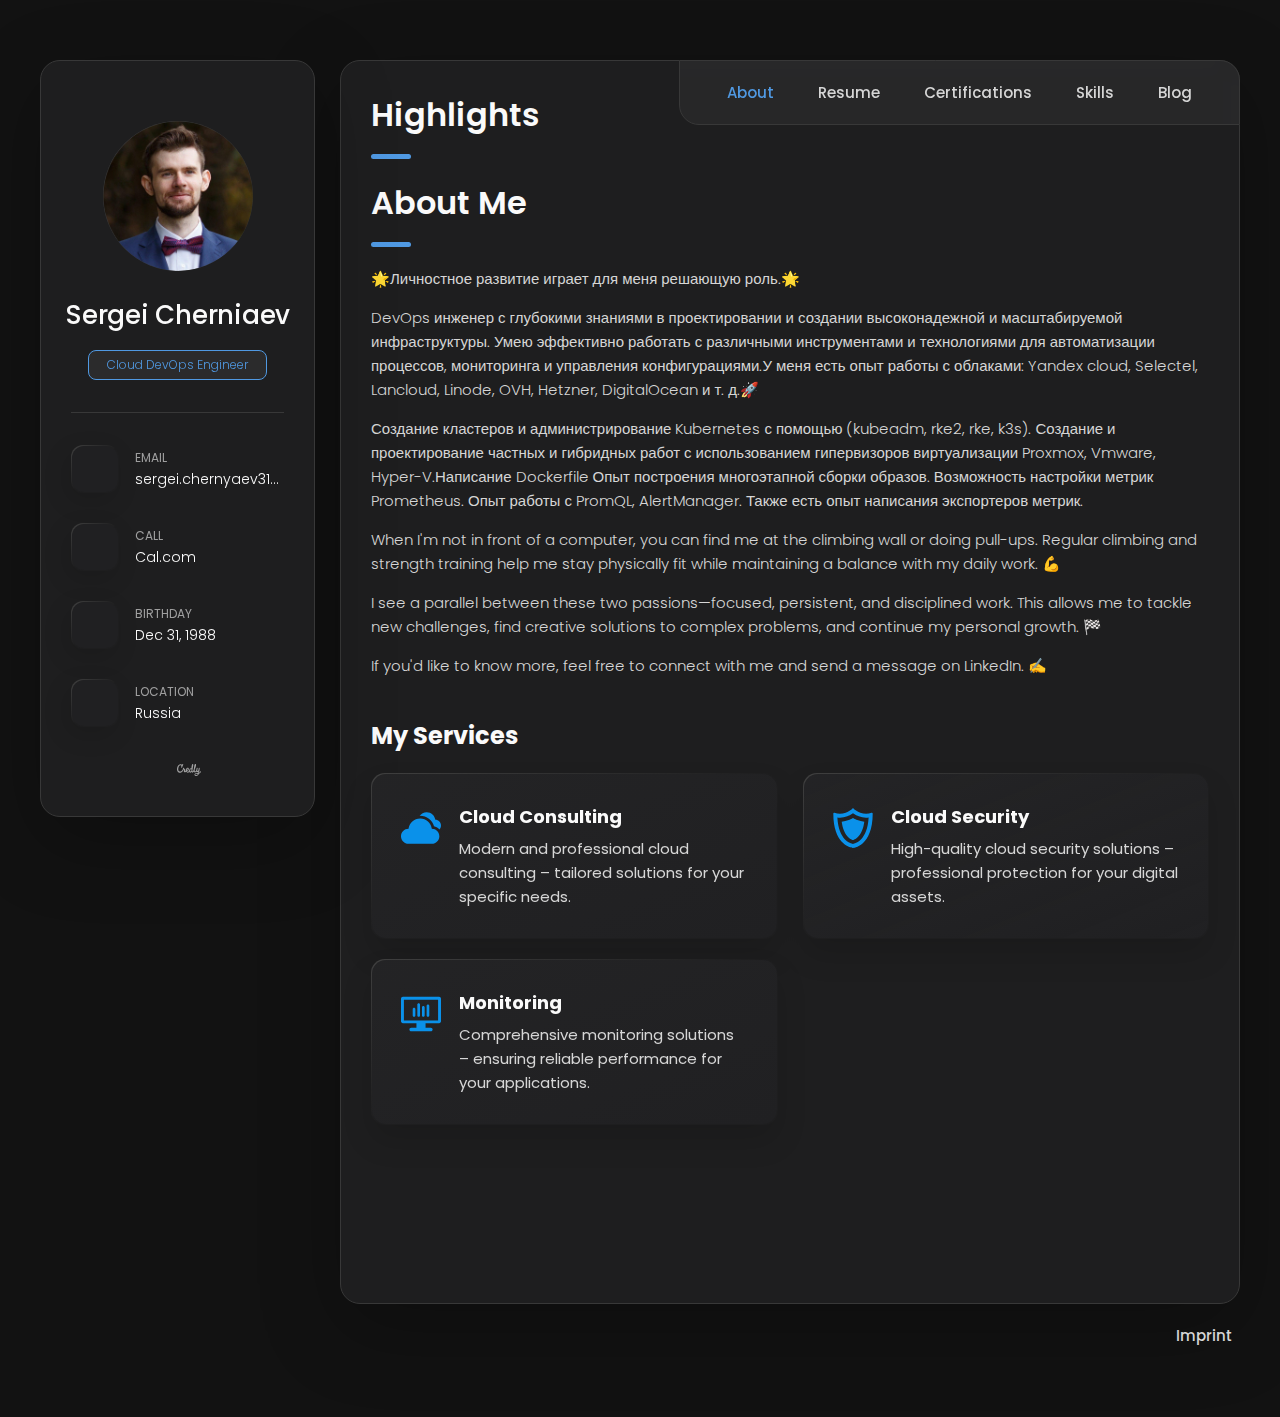
==== ru/index.html @ 7d3ee469 "add ru" ====
<!DOCTYPE html>
<html lang="en">

<head>
  <meta charset="UTF-8">
  <meta http-equiv="X-UA-Compatible" content="IE=edge">
  <meta name="viewport" content="width=device-width, initial-scale=1.0">

  <!-- Open Graph Meta Tags -->
  <meta property="og:title" content="Sergei Cherniaev·  DevOps Engineer Portfolio">
  <meta property="og:site_name" content="Sergei Cherniaev">
  <meta property="og:description" content="Experienced Cloud and DevOps Engineer with expertise in  Security and Infrastructure.">
  <meta property="og:image" content="https://devops-shield.github.io/en/assets/images/my-avatar.png">
  <meta property="og:url" content="https://devops-shield.github.io/en/">
  <meta property="og:type" content="website">

  <!-- Title and Description -->
  <title>Sergei Cherniaev -  DevOps Engineer Portfolio</title>
  <meta name="description" content="Sergei Cherniaev - Experienced in Cloud and DevOps. Infrastructure, monitoring, and cloud security. Discover Eric's services and skills.">

  <!-- Keywords -->
  <meta name="keywords" content="Sergei Cherniaev, Cloud DevSecOps, DevOps, AWS, Azure, IT Security, Security, Portfolio, Cloud Engineer, DevOps Engineer, Cloud Security.">

  <!-- Author -->
  <meta name="author" content="Sergei Cherniaev">

  <!--
    - favicon
  -->
  <link rel="shortcut icon" href="assets/images/favicon.ico" type="image/x-icon">

  <!--
    - custom css link
  -->
  <link rel="stylesheet" href="assets/css/style.css">

  <!--
    - google font link
  -->
  <link rel="preconnect" href="https://fonts.googleapis.com">
  <link rel="preconnect" href="https://fonts.gstatic.com" crossorigin>
  <link href="https://fonts.googleapis.com/css2?family=Poppins:wght@300;400;500;600&display=swap" rel="stylesheet">
</head>

<body>

  <!--
    - #MAIN
  -->

  <main>

    <!--
      - #SIDEBAR
    -->

    <aside class="sidebar" data-sidebar>

      <div class="sidebar-info">

        <figure class="avatar-box" style="border-radius: 100px">
          <img src="assets/images/my-avatar.png" alt="Sergei Cherniaev" width="80" style="border-radius: 100px">
        </figure>

        <div class="info-content">
          <h1 class="name" title="Sergei Cherniaev">Sergei Cherniaev</h1>
          <p class="title" style="color: var(--orange-yellow-crayola); border: 1px solid var(--orange-yellow-crayola);">Cloud DevOps Engineer</p>
        </div>

        <button class="info_more-btn" data-sidebar-btn>
          <span>Show Contacts</span>

          <ion-icon name="chevron-down"></ion-icon>
        </button>

      </div>

      <div class="sidebar-info_more">

        <div class="separator"></div>

        <ul class="contacts-list">

          <li class="contact-item">

            <div class="icon-box">
              <ion-icon name="mail-outline"></ion-icon>
            </div>

            <div class="contact-info">
              <p class="contact-title">Email</p>

              <a href="mailto:sergei.chernyaev31@gmail.com" class="contact-link">sergei.chernyaev31@gmail.com</a>
            </div>

          </li>
          <li class="contact-item">

            <div class="icon-box">
              <ion-icon name="phone-portrait-outline"></ion-icon>
            </div>

            <div class="contact-info">
              <p class="contact-title">Call</p>

              <a href="https://cal.com/s-chernyaev" class="contact-link">Cal.com</a>
            </div>

          </li>
          <li class="contact-item">

            <div class="icon-box">
              <ion-icon name="calendar-outline"></ion-icon>
            </div>

            <div class="contact-info">
              <p class="contact-title">Birthday</p>

              <time datetime="1988-12-31">Dec 31, 1988</time>
            </div>

          </li>

          <li class="contact-item">

            <div class="icon-box">
              <ion-icon name="location-outline"></ion-icon>
            </div>

            <div class="contact-info">
              <p class="contact-title">Location</p>

              <address>
                Russia<br>
                </address>
            </div>

          </li>

        </ul>

        <div class="separator"></div>

        <ul class="social-list">

          <li class="social-item">
            <a href="www.linkedin.com/in/s-chernyaev" class="social-link" target="_blank">
              <ion-icon name="logo-linkedin"></ion-icon>
            </a>
          </li>

          <li class="social-item">
            <a href="https://www.credly.com/users/s-chernyaev" class="social-link" target="_blank">
              <svg xmlns="http://www.w3.org/2000/svg" width="24" height="24" viewBox="0 0 24 24"><path fill="currentColor" d="M23.8 13.154a.3.3 0 0 0-.101-.024a.4.4 0 0 0-.202.048c-.06.028-.092.08-.127.136c-.087.128-.15.268-.226.4c-.107.187-.246.351-.38.515c-.135.156-.286.291-.424.44c-.028.027-.072.043-.107.027c-.028-.016-.036-.056-.032-.088c.04-.38.075-.763.123-1.138c.02-.172.043-.336.063-.512c.028-.247.056-.487.087-.735l.234-1.824c.02-.128.032-.372-.135-.52a.45.45 0 0 0-.233-.116a.46.46 0 0 0-.254.06c-.226.16-.297.504-.365.76c-.142.603-.178 1.241-.471 1.804a2 2 0 0 1-.202.316a.7.7 0 0 1-.186.18a.33.33 0 0 1-.246.051a.37.37 0 0 1-.238-.207a.871.87 0 0 1-.063-.324a4.5 4.5 0 0 1 .24-1.585c.045-.132.089-.252.104-.383c.028-.156.028-.38-.114-.516c-.131-.128-.337-.18-.504-.128c-.194.056-.31.244-.372.392c-.198.463-.25.95-.317 1.446c-.044.327-.127.64-.293.926a2.7 2.7 0 0 1-.603.72c-.118.087-.222.123-.328.107a.38.38 0 0 1-.278-.208a.9.9 0 0 1-.095-.315a3.361 3.36 0 0 1-.036-.616c.004-.223 0-.44.044-.658c.075-.39.678-1.937.808-2.345c.135-.407.262-.823.353-1.246c.08-.38.123-.767.11-1.15c-.007-.277-.07-.576-.288-.736a.611.61 0 0 0-.603-.048a.97.97 0 0 0-.455.428a2.5 2.5 0 0 0-.226.59a12 12 0 0 0-.266 1.29c-.071.429-.138.848-.206 1.268c-.06.355-.206 1.614-.261 1.88c-.06.272-.175.54-.301.787c-.131.268-.258.536-.408.791a.7.7 0 0 1-.175.224c-.08.06-.182.088-.27.048c-.102-.048-.146-.176-.166-.292c-.075-.435-.012-.875.072-1.302c.083-.431.44-2.4.519-2.851c.099-.532.24-1.05.285-1.59c.028-.388.09-.88-.202-1.187c-.115-.136-.31-.16-.44-.136c-.174.036-.31.176-.388.296c-.1.128-.186.28-.258.467c-.115.284-.186.615-.261.91l-.032.129q-.123.574-.186 1.162a16.95 16.948 0 0 0-.06.632q-.011.15-.027.307c0 .08.007.168-.028.244a.3.3 0 0 1-.052.068c-.08.072-.202.06-.31.056c-.557-.016-1.045.3-1.35.755c-.18.252-.281.542-.39.834c-.01.048-.034.1-.054.152c-.051.143-.13.327-.222.511a3 3 0 0 1-.317.46a3.3 3.3 0 0 1-.384.41a1.1 1.1 0 0 1-.515.26c-.174.04-.384-.043-.543-.203a.9.9 0 0 1-.206-.54c-.004-.055-.004-.115.028-.163c.05-.068.146-.072.23-.076a1.62 1.62 0 0 0 1.375-1.015c.138-.34.178-.698.122-1.046a1.2 1.2 0 0 0-.19-.48a.9.9 0 0 0-.396-.323c-.293-.14-.658-.127-1.01.004c-.575.232-.951.74-1.134 1.562l-.02.088c-.114.487-.23 1-.582 1.354c-.127.12-.261.163-.368.143c-.044-.004-.08-.04-.103-.075c-.096-.16.003-.532.15-1a4 4 0 0 0 .1-.366a.93.93 0 0 0-.108-.495a.8.8 0 0 0-.372-.324c-.143-.064-.31-.06-.468-.06h-.047c-.044 0-.103 0-.151-.012a.22.22 0 0 1-.147-.127a.5.5 0 0 1 .016-.232c.004-.02.012-.048.016-.072a.37.37 0 0 0-.162-.412a.51.51 0 0 0-.468-.036a.77.77 0 0 0-.364.348a.77.77 0 0 0-.103.48c.04.13.07.32.043.475c-.055.28-.222.51-.384.74c-.04.05-.072.106-.107.16a5 5 0 0 1-.706.825c-.372.335-.804.575-1.232.67c-.745.165-1.506-.06-1.91-.734c-.222-.38-.32-.827-.348-1.266a5.4 5.4 0 0 1 .424-2.516c.328-.76.816-1.52 1.715-1.614c.353-.04.753.083.912.4c.115.23.075.506 0 .75c-.072.244-.175.49-.18.75c-.003.26.124.54.37.616c.238.072.495-.08.634-.29c.138-.21.186-.46.245-.704a6.282 6.281 0 0 1 .662-1.634c.139-.236.297-.488.254-.76a.54.54 0 0 0-.373-.415a.54.54 0 0 0-.535.144c-.134.148-.206.371-.387.43c-.17.06-.35-.055-.507-.134c-.6-.32-1.336-.312-1.963-.048c-.634.25-1.146.735-1.526 1.294C.462 8.53.098 9.508.022 10.48c-.027.34-.031.695 0 1.038c.036.46.1.854.214 1.206c.139.423.317.79.547 1.094c.266.34.587.6.94.747c.372.148.784.22 1.192.208a3.2 3.2 0 0 0 1.177-.283a4.3 4.3 0 0 0 1.026-.68c.309-.26.594-.559.84-.89q.243-.336.44-.708a5 5 0 0 0 .178-.383c.044-.104.087-.215.202-.26c.056-.043.15-.02.202.013c.064.04.115.075.135.135c.048.116.02.232-.004.332v.012c-.028.1-.055.203-.091.303c-.14.424-.238.811-.16 1.195c.045.207.128.387.25.527a.84.84 0 0 0 .504.264c.246.04.51-.028.725-.132q.217-.103.397-.26c.06-.06.122-.12.174-.184c.044-.06.087-.147.178-.143a.15.15 0 0 1 .107.064c.028.031.04.071.06.115c.23.52.776.84 1.335.84h.07c.27 0 .556-.093.79-.22c.27-.14.48-.348.7-.552c.02-.016.045-.04.073-.044c.035-.008.07.012.099.044a.3.3 0 0 1 .047.1c.135.34.46.6.824.66a1.1 1.1 0 0 0 .99-.356c.056-.06.104-.128.167-.176c.064-.044.15-.076.222-.044c.107.04.135.164.182.268c.107.235.357.371.615.375c.289 0 .554-.148.764-.34c.195-.183.353-.399.516-.61a.3.3 0 0 1 .106-.096c.04-.024.096-.028.13 0c.033.024.045.06.06.091c.163.4.587.652 1.01.648c.417-.004.809-.224 1.103-.516c.095-.092.194-.2.32-.21c.14-.017.207.114.254.22c.072.142.115.238.25.338c.158.116.36.152.547.1c.17-.04.34-.156.47-.316c.072-.088.112-.204.19-.284c.092-.087.132.028.136.1q.022.176.008.352c-.016.236-.052.471-.08.703c-.011.068-.02.136-.063.188c-.06.068-.166.08-.253.064a3 3 0 0 0-.321-.028l-.14-.016c-.201-.012-.4-.036-.61-.044h-.185c-.404 0-.733.048-1.03.16c-.48.187-.852.57-1.003 1.018a1.3 1.3 0 0 0-.052.64c.04.203.13.403.282.587c.265.315.68.515 1.149.543c.408.02.852-.064 1.292-.26c.848-.367 1.482-1.094 1.696-1.95c0-.02.01-.039.023-.043q.448-.157.813-.428c.245-.187.467-.399.65-.643q.135-.18.253-.37c.07-.125.13-.257.202-.38a.9.9 0 0 0 .13-.316a.4.4 0 0 0-.05-.328a.26.26 0 0 0-.135-.124m-13.68-1.63c.017-.071.045-.14.06-.206a1.9 1.9 0 0 1 .262-.504c.04-.048.08-.1.135-.136a.25.25 0 0 1 .186-.048c.107.02.183.128.202.236c.032.18-.04.396-.114.555a1.1 1.1 0 0 1-.31.415c-.06.044-.114.088-.178.116c-.028.008-.063.028-.115.028h-.016c-.055 0-.114-.028-.126-.088a.8.8 0 0 1 .015-.367m4.308-.184c-.004.072-.024.148-.028.223a5 5 0 0 0 0 .779c.012.152.047.3-.016.444a1.07 1.07 0 0 1-.567.643a.6.6 0 0 1-.245.056l-.06-.004c-.12 0-.214-.092-.265-.18a.871.87 0 0 1-.1-.272a2.13 2.13 0 0 1 .072-1.122c.08-.22.202-.435.38-.594a.87.87 0 0 1 .563-.24a.3.3 0 0 1 .206.064c.04.044.06.104.056.164a.05.05 0 0 1 .004.04m6.43 4.653c-.015.044-.06.104-.08.14c-.042.08-.102.163-.161.235a2.6 2.6 0 0 1-.317.304c-.238.18-.503.311-.777.387a2 2 0 0 1-.487.072h-.04a.8.8 0 0 1-.515-.18a.43.43 0 0 1-.158-.25a.54.54 0 0 1 .047-.305a.78.78 0 0 1 .38-.383c.326-.16.682-.176 1.019-.16c.139.004.265.012.4.02c.107.004.218.012.325.024q.086 0 .17.012c.044.004.092-.004.135.008c.06.004.068.036.06.076"/></svg>
            </a>
          </li>

        </ul>

      </div>

    </aside>





    <!--
      - #main-content
    -->

    <div class="main-content">

      <!--
        - #NAVBAR
      -->

      <nav class="navbar">

        <ul class="navbar-list">

          <li class="navbar-item">
            <button class="navbar-link active" id="about" data-nav-link>About</button>
          </li>

          <li class="navbar-item">
            <button class="navbar-link" id="resume" data-nav-link>Resume</button>
          </li>

          <li class="navbar-item">
            <button class="navbar-link" id="certifications" data-nav-link>Certifications</button>
          </li>

          <li class="navbar-item">
            <button class="navbar-link" id="skills" data-nav-link>Skills</button>
          </li>
           <li class="navbar-item">
            <button class="navbar-link" data-nav-link>Blog</button>
          </li>

          <!--li class="navbar-item">
            <button class="navbar-link" data-nav-link>Contact</button>
          </li-->

        </ul>

      </nav>

      <!--
        - #ABOUT
      -->

      <article class="about  active" data-page="about">

        <header>
          <h2 class="h2 article-title">Highlights</h2>
        </header>

        <section style="margin-bottom: 10px;" id="highlight-list">

        </section>

        <header>
          <h2 class="h2 article-title">About me</h2>
        </header>

        <section class="about-text">
          <p>
              🌟Личностное развитие играет для меня решающую роль.🌟
            <p>
               DevOps инженер с глубокими знаниями в проектировании и создании высоконадежной и масштабируемой инфраструктуры. Умею эффективно работать с различными инструментами и технологиями для автоматизации процессов, мониторинга и управления конфигурациями.У меня есть опыт работы с облаками: Yandex cloud, Selectel, Lancloud, Linode, OVH, Hetzner, DigitalOcean и т. д.🚀
            </p>
            <p>
            <p> 
              Создание кластеров и администрирование Kubernetes с помощью (kubeadm, rke2, rke, k3s). Создание и проектирование частных и гибридных работ с использованием гипервизоров виртуализации Proxmox, Vmware, Hyper-V.Написание Dockerfile Опыт построения многоэтапной сборки образов.
Возможность настройки метрик Prometheus. Опыт работы с PromQL, AlertManager. Также есть опыт написания экспортеров метрик.
            </p>
              When I'm not in front of a computer, you can find me at the climbing wall or doing pull-ups. Regular climbing and strength training help me stay physically fit while maintaining a balance with my daily work. 💪
            </p>
            <p>
              I see a parallel between these two passions—focused, persistent, and disciplined work. This allows me to tackle new challenges, find creative solutions to complex problems, and continue my personal growth. 🏁
            </p>
            <p>
              If you'd like to know more, feel free to connect with me and send a message on LinkedIn. ✍️
            </p>
        </section>


        <!--
          - service
        -->

        <section class="service">

          <h3 class="h3 service-title">My Services</h3>

          <ul class="service-list">

            <li class="service-item">

              <div class="service-icon-box">
                <img src="assets/images/services/icon-cloud.svg" alt="cloud icon" width="40" style="filter: invert(42%) sepia(48%) saturate(4245%) hue-rotate(182deg) brightness(100%) contrast(92%);">
              </div>

              <div class="service-content-box">
                <h4 class="h4 service-item-title">Cloud Consulting</h4>

                <p class="service-item-text">
                  Modern and professional  cloud consulting – tailored solutions for your specific needs.
                </p>
              </div>

            </li>

            <li class="service-item">

              <div class="service-icon-box">
                <img src="assets/images/services/icon-security.svg" alt="security icon" width="40" style="filter: invert(42%) sepia(48%) saturate(4245%) hue-rotate(182deg) brightness(100%) contrast(92%);">
              </div>

              <div class="service-content-box">
                <h4 class="h4 service-item-title">Cloud Security</h4>

                <p class="service-item-text">
                  High-quality cloud security solutions – professional protection for your digital assets.
                </p>
              </div>

            </li>

            <li class="service-item">

              <div class="service-icon-box">
                <img src="assets/images/services/icon-monitoring.svg" alt="monitoring" width="40" style="filter: invert(42%) sepia(48%) saturate(4245%) hue-rotate(182deg) brightness(100%) contrast(92%);">
              </div>

              <div class="service-content-box">
                <h4 class="h4 service-item-title">Monitoring</h4>

                <p class="service-item-text">
                  Comprehensive monitoring solutions  – ensuring reliable performance for your applications.
                </p>
              </div>

            </li>

          </ul>

        </section>


        <!--
          - testimonials
        -->

        <!--section class="testimonials">

          <h3 class="h3 testimonials-title">Testimonials</h3>

          <ul class="testimonials-list has-scrollbar">

            <li class="testimonials-item">
              <div class="content-card" data-testimonials-item>

                <figure class="testimonials-avatar-box">
                  <img src="./assets/images/avatar-1.png" alt="Daniel lewis" width="60" data-testimonials-avatar>
                </figure>

                <h4 class="h4 testimonials-item-title" data-testimonials-title>Daniel lewis</h4>

                <div class="testimonials-text" data-testimonials-text>
                  <p>
                    Richard was hired to create a corporate identity. We were very pleased with the work done. She has a
                    lot of experience
                    and is very concerned about the needs of client. Lorem ipsum dolor sit amet, ullamcous cididt
                    consectetur adipiscing
                    elit, seds do et eiusmod tempor incididunt ut laborels dolore magnarels alia.
                  </p>
                </div>

              </div>
            </li>

            <li class="testimonials-item">
              <div class="content-card" data-testimonials-item>

                <figure class="testimonials-avatar-box">
                  <img src="./assets/images/avatar-2.png" alt="Jessica miller" width="60" data-testimonials-avatar>
                </figure>

                <h4 class="h4 testimonials-item-title" data-testimonials-title>Jessica miller</h4>

                <div class="testimonials-text" data-testimonials-text>
                  <p>
                    Richard was hired to create a corporate identity. We were very pleased with the work done. She has a
                    lot of experience
                    and is very concerned about the needs of client. Lorem ipsum dolor sit amet, ullamcous cididt
                    consectetur adipiscing
                    elit, seds do et eiusmod tempor incididunt ut laborels dolore magnarels alia.
                  </p>
                </div>

              </div>
            </li>

            <li class="testimonials-item">
              <div class="content-card" data-testimonials-item>

                <figure class="testimonials-avatar-box">
                  <img src="./assets/images/avatar-3.png" alt="Emily evans" width="60" data-testimonials-avatar>
                </figure>

                <h4 class="h4 testimonials-item-title" data-testimonials-title>Emily evans</h4>

                <div class="testimonials-text" data-testimonials-text>
                  <p>
                    Richard was hired to create a corporate identity. We were very pleased with the work done. She has a
                    lot of experience
                    and is very concerned about the needs of client. Lorem ipsum dolor sit amet, ullamcous cididt
                    consectetur adipiscing
                    elit, seds do et eiusmod tempor incididunt ut laborels dolore magnarels alia.
                  </p>
                </div>

              </div>
            </li>

            <li class="testimonials-item">
              <div class="content-card" data-testimonials-item>

                <figure class="testimonials-avatar-box">
                  <img src="./assets/images/avatar-4.png" alt="Henry william" width="60" data-testimonials-avatar>
                </figure>

                <h4 class="h4 testimonials-item-title" data-testimonials-title>Henry william</h4>

                <div class="testimonials-text" data-testimonials-text>
                  <p>
                    Richard was hired to create a corporate identity. We were very pleased with the work done. She has a
                    lot of experience
                    and is very concerned about the needs of client. Lorem ipsum dolor sit amet, ullamcous cididt
                    consectetur adipiscing
                    elit, seds do et eiusmod tempor incididunt ut laborels dolore magnarels alia.
                  </p>
                </div>

              </div>
            </li>

          </ul>

        </section-->


        <!--
          - testimonials modal
        -->

        <div class="modal-container" data-modal-container>

          <div class="overlay" data-overlay></div>

          <section class="testimonials-modal">

            <button class="modal-close-btn" data-modal-close-btn>
              <ion-icon name="close-outline"></ion-icon>
            </button>

            <div class="modal-img-wrapper">
              <figure class="modal-avatar-box">
                <img src="assets/images/avatar-1.png" alt="Daniel lewis" width="80" data-modal-img>
              </figure>

              <img src="assets/images/icon-quote.svg" alt="quote icon">
            </div>

            <div class="modal-content">

              <h4 class="h3 modal-title" data-modal-title>Daniel lewis</h4>

              <time datetime="2021-06-14">14 June, 2021</time>

              <div data-modal-text>
                <p>
                  Richard was hired to create a corporate identity. We were very pleased with the work done. She has a
                  lot of experience
                  and is very concerned about the needs of client. Lorem ipsum dolor sit amet, ullamcous cididt
                  consectetur adipiscing
                  elit, seds do et eiusmod tempor incididunt ut laborels dolore magnarels alia.
                </p>
              </div>

            </div>

          </section>

        </div>


        <!--
          - clients
        -->

        <!--section class="clients">

          <h3 class="h3 clients-title">Clients</h3>

          <ul class="clients-list has-scrollbar">

            <li class="clients-item">
              <a href="#">
                <img src="./assets/images/logo-1-color.png" alt="client logo">
              </a>
            </li>

            <li class="clients-item">
              <a href="#">
                <img src="./assets/images/logo-2-color.png" alt="client logo">
              </a>
            </li>

            <li class="clients-item">
              <a href="#">
                <img src="./assets/images/logo-3-color.png" alt="client logo">
              </a>
            </li>

            <li class="clients-item">
              <a href="#">
                <img src="./assets/images/logo-4-color.png" alt="client logo">
              </a>
            </li>

            <li class="clients-item">
              <a href="#">
                <img src="./assets/images/logo-5-color.png" alt="client logo">
              </a>
            </li>

            <li class="clients-item">
              <a href="#">
                <img src="./assets/images/logo-6-color.png" alt="client logo">
              </a>
            </li>

          </ul>

        </section-->

      </article>





      <!--
        - #RESUME
      -->

      <article class="resume" data-page="resume">

        <header>
          <h2 class="h2 article-title">Resume</h2>
        </header>

        <a href="https://drive.google.com/drive/folders/17HlJ0Vx9IBai_u6A3DY8ncijsXSknxmV" target="_blank" rel="nofollow">
          <div class="icon-box" style="margin-top: -20px; float: right;">
                <ion-icon name="cloud-download-outline"></ion-icon>
          </div>
        </a>

        <section class="timeline">

          <div class="title-wrapper">
            <div class="icon-box">
              <ion-icon name="book-outline"></ion-icon>
            </div>

            <h3 class="h3">Education</h3>
          </div>

          <ol class="timeline-list">

            <li class="timeline-item">

              <h4 class="h4 timeline-item-title">Belgorod State National Research University</h4>

              <span>2006 — 2011</span>

              <div>
                <p class="timeline-text" style="margin-bottom: 20px;">
                  Communication networks and switching systems
                </p>
                <p class="timeline-text">
                  <u class="technologies">Technologies 🚀:</u> Network 
                </p>
              </div>

            </li>

          </ol>

        </section>

        <section class="timeline">

          <div class="title-wrapper">
            <div class="icon-box">
              <ion-icon name="book-outline"></ion-icon>
            </div>

            <h3 class="h3">Experience</h3>
          </div>

          <ol class="timeline-list">

            <li class="timeline-item">

              <h4 class="h4 timeline-item-title">DevOps Engineer</h4>
              <h3 style="color: gray">Onecta</h3>

              <span>2018 — Present</span>

              <div>
                <p class="timeline-text" style="margin-bottom: 20px;">
                  An adaptive contact center for sustainable business and human development.
                  Responsibilities:
                  Writing various kinds of REST-API integrations. (Python, Node.js, PHP)
                  Building and configuring product environments.
                  Code build and delivery to production platforms. (Gitlab ci/cd, jenkins, Ansible)
                  Building various kinds of VPN tunnels.
                  Monitoring with zabbix,grafana,victoriametrics.
                  Administration of a fleet of servers based on Linux, Windows.
                  Voip administration, queue setting, group calls, follow me, ivr, cdr, PBX monitoring, reporting.
                  Working with Mysql, Postgres, Mongo databases.
                  Collection of logs EFK, Graylog.                </p>
                <p class="timeline-text">
                  <u class="technologies">Technologies 🚀:</u> Node.js PhP Python Windos Server Linux Libvirt Proxmox Ansible Swarm
                  Docker Postgres PowerBi Asterisk MySQL MongoDB Git Zabbix Kubernetes Airfow
                </p>
              </div>

            </li>

            <li class="timeline-item">

              <h4 class="h4 timeline-item-title">DevOps Engineer</h4>
              <h3 style="color: gray">Datana</h3>

              <span>2021 — 2023</span>

              <div>
                <p class="timeline-text" style="margin-bottom: 20px;">
                  Datana improves industrial efficiency. Digital advisors based on Datana Mash and Datana Sense to optimize individual technological processes.

                  Responsibilities:
                  Design and creation of infrastructure in an isolated loop (Proxmox, Teraform, gpu sharing, Haproxy, K8s, Rancher, Kafka, Redis, KeyDB, `Mongo, Prometheus, Consul, VictoriaMetrics, Grafana, MinIO, Elk, Ansible, Nexus)
                  Design and creation of HA vpn-bastion (ocserv)
                  Design and creation of your own hybrid infrastructure based on Proxmox, Vmware and Lancloud cloud based on Hyper-V.
                  Monitoring systems Prometheus operator, Victoriametrics HA, Grafana, Karma.
                  Logging systems ELK, EFK, EVK.
                  Configuring CEPH, MinIO, Glusterfs, OpenEBS storages, etc.
                  VM backup systems (Veeam Backup and Recovery), k8s (Velero)
                  Writing Gitlab cd /cd Docker DND pipelines for Python, Node.js, Kotlin, Java.
                  Configuration management (Ansible, Saltstack).
                  Access control system (AD, Ldap)
                  Docker Swarm, Kubernetes (K3s, Rke, Rke2, Kubeadm) orchestration systems.
                  Cluster design for IoT systems LXD (LXDMosaic), Backup (LXMIN), k8s (K3s). Software version control system (Flux).
                  Converting docker-compose.yaml to Helm, as well as experience in writing charts.                </p>
                <p class="timeline-text">
                  <u class="technologies">Technologies 🚀:</u> Kubernetes, Helm, AWS, GitLab CI/CD, Docker, Arc42, PlantUML
                </p>
              </div>

            </li>

            <li class="timeline-item">

              <h4 class="h4 timeline-item-title">System administrator - Devops Enginer</h4>
              <h3 style="color: gray">Factory of information technologies</h3>

              <span>2015 — 2018</span>

              <div>
                <p class="timeline-text" style="margin-bottom: 20px;">
                  Developer of smart platforms for smart city, software manufacturer.

                  Responsibilities:
                  Administration of a fleet of computers based on Linux, Windows.
                  Administration of servers based on Linux (Centos, Debian, Proxmox, Gentoo) Windows 2012, support for network equipment.
                  Maintaining highly loaded HighLoad ++ sites in working condition 24/7 (2do2go.ru, all.culture.ru, culture.ru, cultreg.ru, vsopen.ru, etc.)
                  Administration of Voip (Asterisk), setting up queues, group calls, follow me, ivr, cdr, PBX monitoring, reporting.
                  Site administration on different engines (Modx, Wordpress, Joomla, Yii, java)
                  Building docker-images, and delivery to production sites (Gitlab ci/cd, Ansible)
                  Container cluster management (Swarm, Kubernetes.)
                  Creation of infomat based on OpenSource solutions.
                  Working with Mysql, Postgres, Mongo databases.
                  Working with PHP, Node.js, Java, Python.
                  Monitoring with Zabbix, Grafana.
                  Collection of logs EFK, Graylog.
                </p>
                <p class="timeline-text">
                  <u class="technologies">Technologies 🚀:</u> Linux, Windows Server, Asterisk, Node.js, PHP, Python, Ansible, Git, cd/cd, Jenkins, Modx, Joomla, Proxmox, ESXI, Kubernetes, MongoDB, Postgres, ELK
                </p>
              </div>

            </li>

            <li class="timeline-item">

              <h4 class="h4 timeline-item-title">Engineer IT</h4>
              <h3 style="color: gray">MBOU Secondary School №40</h3>

              <span>2014 — 2015</span>

              <p class="timeline-text">
                Municipal budgetary educational institution “Secondary School No. 40”

                Responsibilities:
                Maintenance of a computer park, OS server (Windows, Linux)
                Administration of servers based on Linux (Debian, Proxmox) Windows support for network equipment.
                Creation of own IPTV, service.
                Repair and setup of peripheral computers (projectors, office equipment, etc.)
                Maintenance and promotion of the official website of the organization. Technical support of the site
                Setting up electronic signatures based on CryptoPro CSP.
                Maintenance and modernization of the LAN.
              </p>
              <p class="timeline-text">
                <u class="technologies">Technologies 🚀:</u> WIndows Linux Jomla Git CriptoPro CSP Oracle IPTV LAN
            </li>

            <li class="timeline-item">

              <h4 class="h4 timeline-item-title">System administrator</h4>
              <h3 style="color: gray">Energomash-stroy, holding company</h3>

              <span>2016 — 2018</span>

              <p class="timeline-text">
                Manufacture of steam boilers and their parts.

                Responsibilities:
                Maintenance of a computer park, OS server (Windows, Linux)
                Administration of Windows-based servers, support of network equipment.
                Administration of servers, ip-telephony, mini PBX. Working with GSM and Voip modules, Asterisk.
                Oracle database administration.
              </p>
            </li>
            <li class="timeline-item">

              <h4 class="h4 timeline-item-title">System administrator - Devops Enginer</h4>
              <h3 style="color: gray">Taxi Positive</h3>

              <span>2011 — 2011</span>

              <div>
                <p class="timeline-text" style="margin-bottom: 20px;">
                  Responsibilities:
                    Maintenance of a computer park, OS server (Windows, Linux)
                    Administration of Windows-based servers, support of network equipment.
                    Administration of servers, ip-telephony, mini PBX. Working with GSM and Voip modules, Asterisk.
                    Oracle database administration.
                </p>
                <p class="timeline-text">
                  <u class="technologies">Technologies 🚀:</u>Windows, Linux, Oracle, LAN, Asterisk
                </p>
              </div>

            </li>

            
          </ol>

        </section>

      </article>





      <!--
        - #CERTIFICATIONS
      -->

      <article class="portfolio" data-page="certifications">

        <header>
          <h2 class="h2 article-title">Certifications</h2>
        </header>

        <div id="amount_certs" style="color: gray; text-align: right; padding-right: 10px; font-size: small; padding-bottom: 15px;">
          28 certifications
        </div>

        <section class="projects">

          <ul class="filter-list">

            <li class="filter-item">
              <button class="active" data-filter-btn>All</button>
            </li>

            <li class="filter-item">
              <button data-filter-btn>Cloud</button>
            </li>

            <li class="filter-item">
              <button data-filter-btn>Security</button>
            </li>

            <li class="filter-item">
              <button data-filter-btn>AWS</button>
            </li>

           <!-- <li class="filter-item">
              <button data-filter-btn>Azure</button>
            </li>
-->
            <li class="filter-item">
              <button data-filter-btn>Kubernetes</button>
            </li>

             <li class="filter-item">
              <button data-filter-btn>DevOps</button>
            </li>

             <li class="filter-item">
              <button data-filter-btn>Monitoring</button>
            </li>

          <!--   <li class="filter-item">
              <button data-filter-btn>Agile</button>
            </li>
            -->
            <li class="filter-item">
              <button data-filter-btn>Network</button>
            </li>
          </ul>

          <div class="filter-select-box">

            <button class="filter-select" data-select>

              <div class="select-value" data-selecct-value>Select category</div>

              <div class="select-icon">
                <ion-icon name="chevron-down"></ion-icon>
              </div>

            </button>

            <ul class="select-list">

              <li class="select-item">
                <button data-select-item>All</button>
              </li>

              <li class="select-item">
                <button data-select-item>Cloud</button>
              </li>

              <li class="select-item">
                <button data-select-item>Security</button>
              </li>

              <li class="select-item">
                <button data-select-item>AWS</button>
              </li>
           <!--
              <li class="select-item">
                  <button data-select-item>Azure</button>
              </li>
            -->
              <li class="select-item">
                  <button data-select-item>Kubernetes</button>
              </li>

              <li class="select-item">
                  <button data-select-item>DevOps</button>
              </li>

              <li class="select-item">
                  <button data-select-item>Monitoring</button>
              </li>

              <li class="select-item">
                  <button data-select-item>Agile</button>
              </li>

              <li class="select-item">
                <button data-select-item>Network</button>
            </li>

            </ul>

          </div>

          <ul class="project-list" id="project-list">

            <!--
            <li class="project-item  active" data-filter-item data-category="aws" data-category_second="cloud">
              <a href="https://www.credly.com/badges/6a1f2000-b994-4a95-8004-b83c873feb7c/public_url" target="_blank">

                <figure class="project-img">
                  <div class="project-item-icon-box">
                    <ion-icon name="eye-outline"></ion-icon>
                  </div>

                  <img src="./assets/images/certifications/aws-knowledge-architecting.png" alt="aws-knowledge-architecting" loading="lazy">
                </figure>

                <h3 class="project-title">AWS Knowledge: Architecting</h3>

                <p class="project-category">Cloud | Amazon Web Services</p>

              </a>
            </li>

            <li class="project-item  active" data-filter-item data-category="azure" data-category_second="cloud">
              <a href="https://www.credly.com/badges/a33117cc-0c60-4a02-9ad4-c6a94a4e4a94/public_url" target="_blank">

                <figure class="project-img">
                  <div class="project-item-icon-box">
                    <ion-icon name="eye-outline"></ion-icon>
                  </div>

                  <img src="./assets/images/certifications/microsoft-certified-azure-fundamentals.png" alt="microsoft-certified-azure-fundamentals" loading="lazy">
                </figure>

                <h3 class="project-title">Microsoft Certified: Azure Fundamentals</h3>

                <p class="project-category">Cloud | Microsoft Azure</p>

              </a>
            </li>

            <li class="project-item  active" data-filter-item data-category="cloud">
              <a href="https://www.credly.com/badges/6269d610-79b1-490e-b686-adfdc2d62d1e/public_url" target="_blank">

                <figure class="project-img">
                  <div class="project-item-icon-box">
                    <ion-icon name="eye-outline"></ion-icon>
                  </div>

                  <img src="./assets/images/certifications/hashicorp-certified-terraform-associate-002.png" alt="hashicorp-certified-terraform-associate-002" loading="lazy">
                </figure>

                <h3 class="project-title">HashiCorp Certified: Terraform Associate</h3>

                <p class="project-category">Cloud</p>

              </a>
            </li>

            <li class="project-item  active" data-filter-item data-category="agile">
              <a href="https://www.credly.com/badges/1c009d56-579b-484f-a6ad-2cff80f6b011/public_url" target="_blank">

                <figure class="project-img">
                  <div class="project-item-icon-box">
                    <ion-icon name="eye-outline"></ion-icon>
                  </div>

                  <img src="./assets/images/certifications/professional-scrum-master-i-psm-i.png" alt="professional-scrum-master-i-psm-i" loading="lazy">
                </figure>

                <h3 class="project-title">Professional Scrum Master™ I</h3>

                <p class="project-category">Agile</p>

              </a>
            </li>

            <li class="project-item  active" data-filter-item data-category="aws" data-category_second="cloud">
              <a href="https://www.credly.com/badges/832f2ed7-55ee-4724-9cbd-dc4cbff4d4e9/public_url" target="_blank">

                <figure class="project-img">
                  <div class="project-item-icon-box">
                    <ion-icon name="eye-outline"></ion-icon>
                  </div>

                  <img src="./assets/images/certifications/aws-partner-sales-accreditation.png" alt="aws-partner-sales-accreditation" loading="lazy">
                </figure>

                <h3 class="project-title">AWS Partner: Sales Accreditation</h3>

                <p class="project-category">Cloud | Amazon Web Service</p>

              </a>
            </li>

            <li class="project-item  active" data-filter-item data-category="aws" data-category_second="cloud">
              <a href="https://www.credly.com/badges/a672fa61-aef2-4a6e-9470-a1780caf6846/public_url" target="_blank">

                <figure class="project-img">
                  <div class="project-item-icon-box">
                    <ion-icon name="eye-outline"></ion-icon>
                  </div>

                  <img src="./assets/images/certifications/aws-partner-technical-accredited.png" alt="aws-partner-technical-accredited" loading="lazy">
                </figure>

                <h3 class="project-title">AWS Partner: Technical Accredited</h3>

                <p class="project-category">Cloud | Amazon Web Service</p>

              </a>
            </li>

            <li class="project-item  active" data-filter-item data-category="monitoring" data-category_second="cloud">
              <a href="https://www.credly.com/badges/71af04e5-dacd-48d5-be3b-ffdab3d31681/public_url" target="_blank">

                <figure class="project-img">
                  <div class="project-item-icon-box">
                    <ion-icon name="eye-outline"></ion-icon>
                  </div>

                  <img src="./assets/images/certifications/datadog-fundamentals-i.png" alt="datadog-fundamentals-i" loading="lazy">
                </figure>

                <h3 class="project-title">Datadog Fundamentals I</h3>

                <p class="project-category">Monitoring | Cloud</p>

              </a>
            </li>

            <li class="project-item  active" data-filter-item data-category="aws" data-category_second="security">
              <a href="https://www.credly.com/badges/a32e7612-a335-4712-b729-2374405d55d0/public_url" target="_blank">

                <figure class="project-img">
                  <div class="project-item-icon-box">
                    <ion-icon name="eye-outline"></ion-icon>
                  </div>

                  <img src="./assets/images/certifications/aws-certified-security-specialty.png" alt="aws-certified-security-specialty" loading="lazy">
                </figure>

                <h3 class="project-title">AWS Certified Security – Specialty</h3>

                <p class="project-category">Security | Amazon Web Service</p>

              </a>
            </li>

            <li class="project-item  active" data-filter-item data-category="kubernetes">
              <a href="https://www.credly.com/badges/3e7a03d5-85ca-4314-ab42-b8be69ab0ce3/public_url" target="_blank">

                <figure class="project-img">
                  <div class="project-item-icon-box">
                    <ion-icon name="eye-outline"></ion-icon>
                  </div>

                  <img src="./assets/images/certifications/kcna-kubernetes-and-cloud-native-associate.png" alt="kcna-kubernetes-and-cloud-native-associate" loading="lazy">
                </figure>

                <h3 class="project-title">KCNA: Kubernetes and Cloud Native Associate</h3>

                <p class="project-category">Kubernetes</p>

              </a>
            </li>

            <li class="project-item  active" data-filter-item data-category="aws" data-category_second="cloud">
              <a href="https://www.credly.com/badges/d6ccc5b9-0e60-419f-bc85-848d63ba7773/public_url" target="_blank">

                <figure class="project-img">
                  <div class="project-item-icon-box">
                    <ion-icon name="eye-outline"></ion-icon>
                  </div>

                  <img src="./assets/images/certifications/aws-certified-database-specialty.png" alt="aws-certified-database-specialty" loading="lazy">
                </figure>

                <h3 class="project-title">AWS Certified Database – Specialty</h3>

                <p class="project-category">Cloud | Amazon Web Service</p>

              </a>
            </li>

            <li class="project-item  active" data-filter-item data-category="aws" data-category_second="cloud">
              <a href="https://www.credly.com/badges/43b3086a-809f-449b-86b6-9be988289830/public_url" target="_blank">

                <figure class="project-img">
                  <div class="project-item-icon-box">
                    <ion-icon name="eye-outline"></ion-icon>
                  </div>

                  <img src="./assets/images/certifications/aws-certified-developer-associate.png" alt="aws-certified-developer-associate" loading="lazy">
                </figure>

                <h3 class="project-title">AWS Certified Developer – Associate</h3>

                <p class="project-category">Cloud | Amazon Web Service</p>

              </a>
            </li>

            <li class="project-item  active" data-filter-item data-category="aws" data-category_second="cloud">
              <a href="https://www.credly.com/badges/c8b6a92e-148a-4979-9278-b945cce06eb5/public_url" target="_blank">

                <figure class="project-img">
                  <div class="project-item-icon-box">
                    <ion-icon name="eye-outline"></ion-icon>
                  </div>

                  <img src="./assets/images/certifications/aws-certified-sysops-administrator-associate.png" alt="aws-certified-sysops-administrator-associate" loading="lazy">
                </figure>

                <h3 class="project-title">AWS Certified SysOps Administrator – Associate</h3>

                <p class="project-category">Cloud | Amazon Web Service</p>

              </a>
            </li>

            <li class="project-item  active" data-filter-item data-category="aws" data-category_second="devops">
              <a href="https://www.credly.com/badges/9272ec19-4e6b-409f-b455-eadad6dd382a/public_url" target="_blank">

                <figure class="project-img">
                  <div class="project-item-icon-box">
                    <ion-icon name="eye-outline"></ion-icon>
                  </div>

                  <img src="./assets/images/certifications/aws-certified-devops-engineer-professional.png" alt="aws-certified-devops-engineer-professional" loading="lazy">
                </figure>

                <h3 class="project-title">AWS Certified DevOps Engineer – Professional</h3>

                <p class="project-category">DevOps | Amazon Web Service</p>

              </a>
            </li>

            <li class="project-item  active" data-filter-item data-category="aws" data-category_second="cloud">
              <a href="https://www.credly.com/badges/d0bb1ca7-a750-406d-a068-c6ed8cbd8931/public_url" target="_blank">

                <figure class="project-img">
                  <div class="project-item-icon-box">
                    <ion-icon name="eye-outline"></ion-icon>
                  </div>

                  <img src="./assets/images/certifications/aws-certified-advanced-networking-specialty.png" alt="aws-certified-advanced-networking-specialty" loading="lazy">
                </figure>

                <h3 class="project-title">AWS Certified Advanced Networking – Specialty</h3>

                <p class="project-category">Cloud | Amazon Web Service</p>

              </a>
            </li>

            <li class="project-item  active" data-filter-item data-category="aws" data-category_second="cloud">
              <a href="https://www.credly.com/badges/72278703-9e11-493e-a4be-fac49f05439d/public_url" target="_blank">

                <figure class="project-img">
                  <div class="project-item-icon-box">
                    <ion-icon name="eye-outline"></ion-icon>
                  </div>

                  <img src="./assets/images/certifications/aws-certified-solutions-architect-associate.png" alt="aws-certified-solutions-architect-associate" loading="lazy">
                </figure>

                <h3 class="project-title">AWS Certified Solutions Architect – Associate</h3>

                <p class="project-category">Cloud | Amazon Web Service</p>

              </a>
            </li>

            <li class="project-item  active" data-filter-item data-category="aws" data-category_second="cloud">
              <a href="https://www.credly.com/badges/0fb6bb4b-f2cd-47f2-be32-8c097aa7bf13/public_url" target="_blank">

                <figure class="project-img">
                  <div class="project-item-icon-box">
                    <ion-icon name="eye-outline"></ion-icon>
                  </div>

                  <img src="./assets/images/certifications/aws-certified-solutions-architect-professional.png" alt="aws-certified-solutions-architect-professional" loading="lazy">
                </figure>

                <h3 class="project-title">AWS Certified Solutions Architect – Professional</h3>

                <p class="project-category">Cloud | Amazon Web Service</p>

              </a>
            </li>

            <li class="project-item  active" data-filter-item data-category="aws" data-category_second="cloud">
              <a href="https://www.credly.com/badges/575ff05c-bb01-479c-baa5-1077d58381ee/public_url" target="_blank">

                <figure class="project-img">
                  <div class="project-item-icon-box">
                    <ion-icon name="eye-outline"></ion-icon>
                  </div>

                  <img src="./assets/images/certifications/aws-certified-cloud-practitioner.png" alt="aws-certified-cloud-practitioner" loading="lazy">
                </figure>

                <h3 class="project-title">AWS Certified Cloud Practitioner</h3>

                <p class="project-category">Cloud | Amazon Web Service</p>

              </a>
            </li>

            <li class="project-item  active" data-filter-item data-category="aws" data-category_second="cloud">
              <a href="https://www.credly.com/badges/b2c8dbb4-02e8-4713-b77e-ddb7322d84f3/public_url" target="_blank">

                <figure class="project-img">
                  <div class="project-item-icon-box">
                    <ion-icon name="eye-outline"></ion-icon>
                  </div>

                  <img src="./assets/images/certifications/aws-certified-data-engineer-associate.png" alt="aws-certified-data-engineer-associate" loading="lazy">
                </figure>

                <h3 class="project-title">AWS Certified Data Engineer – Associate</h3>

                <p class="project-category">Cloud | Amazon Web Service</p>

              </a>
            </li>

            <li class="project-item  active" data-filter-item data-category="aws" data-category_second="cloud">
              <a href="https://www.credly.com/badges/b774964e-7e4f-46c1-9119-26c68147ff37/public_url" target="_blank">

                <figure class="project-img">
                  <div class="project-item-icon-box">
                    <ion-icon name="eye-outline"></ion-icon>
                  </div>

                  <img src="./assets/images/certifications/aws-certified-machine-learning-specialty.png" alt="aws-certified-machine-learning-specialty" loading="lazy">
                </figure>

                <h3 class="project-title">AWS Certified Machine Learning – Specialty</h3>

                <p class="project-category">Cloud | Amazon Web Service</p>

              </a>
            </li>

            <li class="project-item  active" data-filter-item data-category="aws" data-category_second="cloud">
              <a href="https://www.credly.com/badges/7a3ee592-4430-4d83-addf-2967620486f6/public_url" target="_blank">

                <figure class="project-img">
                  <div class="project-item-icon-box">
                    <ion-icon name="eye-outline"></ion-icon>
                  </div>

                  <img src="./assets/images/certifications/aws-certified-ai-practitioner.png" alt="aws-certified-ai-practitioner" loading="lazy">
                </figure>

                <h3 class="project-title">AWS Certified AI Practitioner</h3>

                <p class="project-category">Cloud | Amazon Web Service</p>

              </a>
            </li>

            <li class="project-item  active" data-filter-item data-category="aws" data-category_second="cloud">
              <a href="https://www.credly.com/badges/e38caf3f-14c1-45ce-9257-48db27a8517a/public_url" target="_blank">

                <figure class="project-img">
                  <div class="project-item-icon-box">
                    <ion-icon name="eye-outline"></ion-icon>
                  </div>

                  <img src="./assets/images/certifications/aws-certified-ai-practitioner-early-adopter.png" alt="aws-certified-ai-practitioner-early-adopter" loading="lazy">
                </figure>

                <h3 class="project-title">AWS Certified AI Practitioner Early Adopter</h3>

                <p class="project-category">Cloud | Amazon Web Service</p>

              </a>
            </li>

            <li class="project-item  active" data-filter-item data-category="devops">
              <a href="https://www.credly.com/badges/9fe2d0d9-6474-4207-9ab8-4bbe8f50fe25/public_url" target="_blank">

                <figure class="project-img">
                  <div class="project-item-icon-box">
                    <ion-icon name="eye-outline"></ion-icon>
                  </div>

                  <img src="./assets/images/certifications/github-foundations.png" alt="github-foundations" loading="lazy">
                </figure>

                <h3 class="project-title">GitHub Foundations</h3>

                <p class="project-category">DevOps</p>

              </a>
            </li>

            <li class="project-item  active" data-filter-item data-category="aws" data-category_second="cloud">
              <a href="https://www.credly.com/badges/ecc8613f-1f5f-4bb9-8bb5-642b959d5cc3/public_url" target="_blank">

                <figure class="project-img">
                  <div class="project-item-icon-box">
                    <ion-icon name="eye-outline"></ion-icon>
                  </div>

                  <img src="./assets/images/certifications/aws-partner-generative-ai-sales-2024-specialized.png" alt="aws-partner-generative-ai-sales-2024-specialized" loading="lazy">
                </figure>

                <h3 class="project-title">AWS Partner: Generative AI Sales 2024 - Specialized</h3>

                <p class="project-category">Cloud | Amazon Web Service</p>

              </a>
            </li>

            <li class="project-item  active" data-filter-item data-category="aws" data-category_second="cloud">
              <a href="https://www.credly.com/badges/26877575-00f5-4ee1-8a55-09b3b907b1c7/public_url" target="_blank">

                <figure class="project-img">
                  <div class="project-item-icon-box">
                    <ion-icon name="eye-outline"></ion-icon>
                  </div>

                  <img src="./assets/images/certifications/aws-partner-migration-sales-essentials-2024.png" alt="aws-partner-migration-sales-essentials-2024" loading="lazy">
                </figure>

                <h3 class="project-title">AWS Partner: Migration Sales Essentials 2024</h3>

                <p class="project-category">Cloud | Amazon Web Service</p>

              </a>
            </li>

            <li class="project-item  active" data-filter-item data-category="security">
              <a href="https://www.credly.com/badges/b0786611-e399-4960-9786-d959483e9ef4/public_url" target="_blank">

                <figure class="project-img">
                  <div class="project-item-icon-box">
                    <ion-icon name="eye-outline"></ion-icon>
                  </div>

                  <img src="./assets/images/certifications/comptia-security-ce-certification.png" alt="comptia-security-ce-certification" loading="lazy">
                </figure>

                <h3 class="project-title">CompTIA Security+ ce Certification</h3>

                <p class="project-category">Security</p>

              </a>
            </li>

            <li class="project-item  active" data-filter-item data-category="aws" data-category_second="cloud">
              <a href="https://www.credly.com/badges/589d3e3e-72f2-47d6-b849-bb903fba208b/public_url" target="_blank">

                <figure class="project-img">
                  <div class="project-item-icon-box">
                    <ion-icon name="eye-outline"></ion-icon>
                  </div>

                  <img src="./assets/images/certifications/well-architected-proficient.png" alt="well-architected-proficient" loading="lazy">
                </figure>

                <h3 class="project-title">Well-Architected Proficient</h3>

                <p class="project-category">Cloud | Amazon Web Service</p>

              </a>
            </li>

            <li class="project-item  active" data-filter-item data-category="aws" data-category_second="cloud">
              <a href="https://www.credly.com/badges/25343a9c-0cf8-46e3-889a-b06b83ae4099/public_url" target="_blank">

                <figure class="project-img">
                  <div class="project-item-icon-box">
                    <ion-icon name="eye-outline"></ion-icon>
                  </div>

                  <img src="./assets/images/certifications/aws-certified-machine-learning-engineer-associate-e.png" alt="aws-certified-machine-learning-engineer-associate-e" loading="lazy">
                </figure>

                <h3 class="project-title">AWS Certified Machine Learning Engineer - Associate Early Adopter</h3>

                <p class="project-category">Cloud | Amazon Web Service</p>

              </a>
            </li>

            <li class="project-item  active" data-filter-item data-category="aws" data-category_second="cloud">
              <a href="https://www.credly.com/badges/2493e60c-1b0d-4a93-bec7-3c7e2aec5a77/public_url" target="_blank">

                <figure class="project-img">
                  <div class="project-item-icon-box">
                    <ion-icon name="eye-outline"></ion-icon>
                  </div>

                  <img src="./assets/images/certifications/aws-certified-machine-learning-engineer-associate.png" alt="aws-certified-machine-learning-engineer-associate" loading="lazy">
                </figure>

                <h3 class="project-title">AWS Certified Machine Learning Engineer – Associate</h3>

                <p class="project-category">Cloud | Amazon Web Service</p>

              </a>
            </li>

            -->

          </ul>

        </section>

      </article>





      <!--
        - #SKILLS
      -->

      <article class="blog" data-page="skills">

        <header>
          <h2 class="h2 article-title">Skills</h2>
        </header>

        <section class="blog-posts">

          <!--h3 class="h3 skills-title" style="margin-bottom: 5px; margin-top: 20px">Cloud</h3>
          <div class="skill-item">
            Amazon Web Services (AWS)
            <div class="tooltip">
              <img src="./assets/images/certifications/cka-certified-kubernetes-administrator.png" alt="AWS Certification">
              <img src="./assets/images/certifications/cka-certified-kubernetes-administrator.png" alt="Terraform Certification">
              <img src="./assets/images/certifications/cka-certified-kubernetes-administrator.png" alt="AWS Certification">
              <img src="./assets/images/certifications/cka-certified-kubernetes-administrator.png" alt="Terraform Certification">
              <img src="./assets/images/certifications/cka-certified-kubernetes-administrator.png" alt="AWS Certification">
              <img src="./assets/images/certifications/cka-certified-kubernetes-administrator.png" alt="Terraform Certification">
              <img src="./assets/images/certifications/cka-certified-kubernetes-administrator.png" alt="AWS Certification">
              <img src="./assets/images/certifications/cka-certified-kubernetes-administrator.png" alt="Terraform Certification">
              <img src="./assets/images/certifications/cka-certified-kubernetes-administrator.png" alt="AWS Certification">
              <img src="./assets/images/certifications/cka-certified-kubernetes-administrator.png" alt="Terraform Certification">
              <img src="./assets/images/certifications/cka-certified-kubernetes-administrator.png" alt="AWS Certification">
              <img src="./assets/images/certifications/cka-certified-kubernetes-administrator.png" alt="Terraform Certification">
              <img src="./assets/images/certifications/cka-certified-kubernetes-administrator.png" alt="AWS Certification">
              <img src="./assets/images/certifications/cka-certified-kubernetes-administrator.png" alt="Terraform Certification">
            </div>
          </div>
          <div class="skill-item">
            Microsoft Azure
            <div class="tooltip">
              <img src="./assets/images/certifications/cka-certified-kubernetes-administrator.png" alt="AWS Certification">
              <img src="./assets/images/certifications/cka-certified-kubernetes-administrator.png" alt="Terraform Certification">
            </div>
          </div>
          <div class="skill-item">AWS Lambda</div>
          <div class="skill-item">Terraform</div>
          <div class="skill-item">Cloudformation</div>

          <h3 class="h3 skills-title" style="margin-bottom: 5px; margin-top: 20px">DevOps and Automation</h3>
          <div class="skill-item">
            Docker
            <div class="tooltip">
              <img src="./assets/images/certifications/cka-certified-kubernetes-administrator.png" alt="AWS Certification">
              <img src="./assets/images/certifications/cka-certified-kubernetes-administrator.png" alt="Terraform Certification">
            </div>
          </div>
          <div class="skill-item">Kubernetes</div>
          <div class="skill-item">Helm</div>
          <div class="skill-item">ArgoCD</div>
          <div class="skill-item">GitLab</div>
          <div class="skill-item">Jenkins</div>
          <div class="skill-item">Azure Pipelines</div>
          <div class="skill-item" data-certs="./assets/images/certifications/cka-certified-kubernetes-administrator.png">Continuous Integration und Continuous Delivery (CI/CD)</div>
          <div class="skill-item">GitHub</div>
          <div class="skill-item">Git</div>

          <h3 class="h3 skills-title" style="margin-bottom: 5px; margin-top: 20px">Programming Languages and Technologies</h3>
          <div class="skill-item">TypeScript</div>
          <div class="skill-item">PHP</div>
          <div class="skill-item">JavaScript</div>
          <div class="skill-item">JQuery</div>
          <div class="skill-item">Laravel</div>
          <div class="skill-item">Ionic Framework</div>
          <div class="skill-item">Angular</div>
          <div class="skill-item">Java</div>
          <div class="skill-item">C#</div>
          <div class="skill-item">REST APIs</div>

          <h3 class="h3 skills-title" style="margin-bottom: 5px; margin-top: 20px">Security and Monitoring</h3>
          <div class="skill-item">Security</div>
          <div class="skill-item">AWS Security</div>
          <div class="skill-item" data-certs="./assets/images/certifications/cka-certified-kubernetes-administrator.png">AWS Monitoring Tools</div>
          <div class="skill-item">Datadog</div>
          <div class="skill-item">Sonarqube</div>

          <h3 class="h3 skills-title" style="margin-bottom: 5px; margin-top: 20px">Documentation</h3>
          <div class="skill-item">Arc42</div>
          <div class="skill-item">PlantUML</div>
          <div class="skill-item">Draw.io</div>

          <h3 class="h3 skills-title" style="margin-bottom: 5px; margin-top: 20px">Development Processes</h3>
          <div class="skill-item">Agile Methods</div>
          <div class="skill-item">Scrum</div>
          <div class="skill-item">Requirements Engineering</div-->

        </section>
        <section class="skill">

            <h3 class="h3 skills-title" style="margin-bottom: 5px; margin-top: 10px">Languages</h3>

            <ul class="skills-list content-card">

              <li class="skills-item">

                <div class="title-wrapper">
                  <h5 class="h5">Russian</h5>
                  <data value="80">100%</data>
                </div>

                <div class="skill-progress-bg">
                  <div class="skill-progress-fill" style="width: 100%;"></div>
                </div>

              </li>

              <li class="skills-item">

                <div class="title-wrapper">
                  <h5 class="h5">English</h5>
                  <data value="50">50%</data>
                </div>

                <div class="skill-progress-bg">
                  <div class="skill-progress-fill" style="width: 80%;"></div>
                </div>

              </li>

            </ul>

        </section>

      </article>





      <!--
        - #CONTACT
      -->

      <article class="contact" data-page="contact">

        <header>
          <h2 class="h2 article-title">Contact</h2>
        </header>

        <!--section class="mapbox" data-mapbox>
          <figure>
            <iframe
              src="https://www.google.com/maps/embed?pb=!1m18!1m12!1m3!1d10683.003940293445!2d11.003654172227197!3d49.598133965711045!2m3!1f0!2f0!3f0!3m2!1i1024!2i768!4f13.1!3m3!1m2!1s0x47a1f11f4b4c8735%3A0xb44a805f0f6b4b0!2sErlangen%2C%20Germany!5e0!3m2!1sen!2sde!4v1647608789441!5m2!1sen!2sde"
              width="400" height="300" loading="lazy"></iframe>
          </figure>
        </section-->

        <!--section class="contact-form">

          <h3 class="h3 form-title">Contact Form</h3>

          <form action="#" class="form" data-form>

            <div class="input-wrapper">
              <input type="text" name="fullname" class="form-input" placeholder="Full name" required data-form-input>

              <input type="email" name="email" class="form-input" placeholder="Email address" required data-form-input>
            </div>

            <textarea name="message" class="form-input" placeholder="Your Message" required data-form-input></textarea>

            <button class="form-btn" type="submit" disabled data-form-btn>
              <ion-icon name="paper-plane"></ion-icon>
              <span>Send Message</span>
            </button>

          </form>

        </section-->

      <!--
        - #BLOG
      -->
      </article>


      <article class="blog" data-page="blog">

        <header>
          <h2 class="h2 article-title">Blog</h2>
        </header>

        <section class="blog-posts">

          <ul class="blog-posts-list">

            <li class="blog-post-item">
              <a href="#">

                <figure class="blog-banner-box">
                  <img src="./assets/images/blog-1.jpg" alt="Design conferences in 2022" loading="lazy">
                </figure>

                <div class="blog-content">

                  <div class="blog-meta">
                    <p class="blog-category">Design</p>

                    <span class="dot"></span>

                    <time datetime="2022-02-23">Fab 23, 2022</time>
                  </div>

                  <h3 class="h3 blog-item-title">Design conferences in 2022</h3>

                  <p class="blog-text">
                    Veritatis et quasi architecto beatae vitae dicta sunt, explicabo.
                  </p>

                </div>

              </a>
            </li>

            <li class="blog-post-item">
              <a href="#">

                <figure class="blog-banner-box">
                  <img src="./assets/images/blog-2.jpg" alt="Best fonts every designer" loading="lazy">
                </figure>

                <div class="blog-content">

                  <div class="blog-meta">
                    <p class="blog-category">Design</p>

                    <span class="dot"></span>

                    <time datetime="2022-02-23">Fab 23, 2022</time>
                  </div>

                  <h3 class="h3 blog-item-title">Best fonts every designer</h3>

                  <p class="blog-text">
                    Sed ut perspiciatis, nam libero tempore, cum soluta nobis est eligendi.
                  </p>

                </div>

              </a>
            </li>

            <li class="blog-post-item">
              <a href="#">

                <figure class="blog-banner-box">
                  <img src="./assets/images/blog-3.jpg" alt="Design digest #80" loading="lazy">
                </figure>

                <div class="blog-content">

                  <div class="blog-meta">
                    <p class="blog-category">Design</p>

                    <span class="dot"></span>

                    <time datetime="2022-02-23">Fab 23, 2022</time>
                  </div>

                  <h3 class="h3 blog-item-title">Design digest #80</h3>

                  <p class="blog-text">
                    Excepteur sint occaecat cupidatat no proident, quis nostrum exercitationem ullam corporis suscipit.
                  </p>

                </div>

              </a>
            </li>

            <li class="blog-post-item">
              <a href="#">

                <figure class="blog-banner-box">
                  <img src="./assets/images/blog-4.jpg" alt="UI interactions of the week" loading="lazy">
                </figure>

                <div class="blog-content">

                  <div class="blog-meta">
                    <p class="blog-category">Design</p>

                    <span class="dot"></span>

                    <time datetime="2022-02-23">Fab 23, 2022</time>
                  </div>

                  <h3 class="h3 blog-item-title">UI interactions of the week</h3>

                  <p class="blog-text">
                    Enim ad minim veniam, consectetur adipiscing elit, quis nostrud exercitation ullamco laboris nisi.
                  </p>

                </div>

              </a>
            </li>

            <li class="blog-post-item">
              <a href="#">

                <figure class="blog-banner-box">
                  <img src="./assets/images/blog-5.jpg" alt="The forgotten art of spacing" loading="lazy">
                </figure>

                <div class="blog-content">

                  <div class="blog-meta">
                    <p class="blog-category">Design</p>

                    <span class="dot"></span>

                    <time datetime="2022-02-23">Fab 23, 2022</time>
                  </div>

                  <h3 class="h3 blog-item-title">The forgotten art of spacing</h3>

                  <p class="blog-text">
                    Maxime placeat, sed do eiusmod tempor incididunt ut labore et dolore magna aliqua.
                  </p>

                </div>

              </a>
            </li>

            <li class="blog-post-item">
              <a href="#">

                <figure class="blog-banner-box">
                  <img src="./assets/images/blog-6.jpg" alt="Design digest #79" loading="lazy">
                </figure>

                <div class="blog-content">

                  <div class="blog-meta">
                    <p class="blog-category">Design</p>

                    <span class="dot"></span>

                    <time datetime="2022-02-23">Fab 23, 2022</time>
                  </div>

                  <h3 class="h3 blog-item-title">Design digest #79</h3>

                  <p class="blog-text">
                    Optio cumque nihil impedit uo minus quod maxime placeat, velit esse cillum.
                  </p>

                </div>

              </a>
            </li>

          </ul>

        </section>

      </article>






      <!--
        - #IMPRINT
      -->

      <article class="imprint" data-page="imprint">

        <header>
          <h2 class="h2 imprint-title">Imprint</h2>
        </header>

        <section style="color: white">
          <h4 class="imprint-header">Information according to § 5 TMG</h4>
          <p>Sergei Cherniaev</p>
          <h4 class="imprint-header">Contact</h4>
          E-mail: <a style="color: white; text-decoration: underline; display: inline;" href="mailto:sergei.chernyaev31@gmail.com">sergei.chernyaev31@gmail.com</a>

          <h4 class="imprint-header">Disclaimer - responsibility for the content</h4>
          <p>The content of our pages has been created with the utmost care. However, we accept no liability for the accuracy, completeness and timeliness of the content. As a service provider, we are responsible for the content of our pages in accordance with the general laws pursuant to § 7 para. 1 TMG. According to §§ 8-10 TMG, we are not obliged to monitor the transmitted or stored information or to investigate circumstances indicating illegal activities. The obligation to delete or block the use of information in accordance with general laws remains unchanged. However, liability in this regard is only possible from the moment we become aware of a specific infringement. Upon receipt of notification of infringements, we will immediately remove the content concerned.</p>

          <h4 class="imprint-header">Liability for links </h4>
          <p>Our website contains links to external third-party websites, the content of which we have no control over. We therefore accept no responsibility for the content of these external sites. The content of linked sites is always the responsibility of the respective provider or operator. At the time the links were placed, the pages to which they lead were checked for possible infringements of the law. However, ongoing monitoring of the linked pages is not practical without concrete evidence of an infringement. If we become aware of any infringements, we will remove such links immediately.</p>

          <h4 class="imprint-header">Copyright</h4>
          <p>The content and works created by the site operators on these pages are subject to  copyright law. Duplication, processing, distribution, or any commercialization of this material beyond the limits of copyright law requires the prior written consent of the respective author or creator. Downloads and copies of this site are only permitted for private, non-commercial use. Where content on this site was not created by the operator, third-party copyrights are respected and indicated as such. If you nonetheless notice any copyright infringement, please inform us. Upon notification of violations, we will remove such content immediately. .</p>

          <h4 class="imprint-header">Legal notice for warning attempts</h4>
          <p>No warning without prior contact with us! If any rights of third parties or legal provisions are infringed by the presentation or content of these web pages, please notify us without issuing a cost notice. We guarantee the immediate removal of any rightly objected passages without the need for legal action on your part. Should you incur costs without first contacting us, we will reject these in full. If necessary, we will file a counterclaim for violation of these provisions.</p>

          
        </section>
      </article>


      <ul style="float: right; padding-bottom: 50px;">
        <li class="navbar-item">
          <button class="navbar-link" id="imprint" data-nav-link>Imprint</button>
        </li>
      </ul>

    </div>

  </main>





  <!--
    - custom js link
  -->
  <script src="assets/js/highlights.js"></script>
  <script src="assets/js/certs.js"></script>
  <script src="assets/js/skills.js"></script>
  <script src="assets/js/script.js"></script>

  <!--
    - ionicon link
  -->
  <script type="module" src="https://unpkg.com/ionicons@5.5.2/dist/ionicons/ionicons.esm.js"></script>
  <script nomodule src="https://unpkg.com/ionicons@5.5.2/dist/ionicons/ionicons.js"></script>

  <!-- Google tag (gtag.js) -->
  <script async src="https://www.googletagmanager.com/gtag/js?id=G-6RD2YJ2SFR"></script>
  <script>
    window.dataLayer = window.dataLayer || [];
    function gtag(){dataLayer.push(arguments);}
    gtag('js', new Date());

    gtag('config', 'G-6RD2YJ2SFR');
  </script>

</body>

</html>
---- ru/assets/css/style.css ----
/*-----------------------------------*\
  #style.css
\*-----------------------------------*/


/**
 * copyright 2022 @codewithsadee
 */





/*-----------------------------------*\
  #CUSTOM PROPERTY
\*-----------------------------------*/

:root {

  /**
   * colors
   */

  /* gradient */

  --bg-gradient-onyx: linear-gradient(
    to bottom right, 
    hsl(240, 1%, 25%) 3%, 
    hsl(0, 0%, 19%) 97%
  );
  --bg-gradient-jet: linear-gradient(
    to bottom right, 
    hsla(240, 1%, 18%, 0.251) 0%, 
    hsla(240, 2%, 11%, 0) 100%
  ), hsl(240, 2%, 13%);
  --bg-gradient-yellow-1: linear-gradient(
    to bottom right, 
    hsl(210, 72%, 60%) 0%,
    hsla(210, 72%, 60%, 0) 50%
);
  --bg-gradient-yellow-2: linear-gradient(
    135deg, 
    hsla(210, 72%, 60%, 0.251) 0%,
    hsla(210, 72%, 60%, 0) 59.86%
  ), hsl(240, 2%, 13%);
  --border-gradient-onyx: linear-gradient(
    to bottom right, 
    hsl(0, 0%, 25%) 0%, 
    hsla(0, 0%, 25%, 0) 50%
  );
  --text-gradient-yellow: linear-gradient(
    to right, 
    hsl(210, 72%, 60%),
    hsl(210, 72%, 60%)
);

  /* solid */

  --jet: hsl(0, 0%, 22%);
  --onyx: hsl(240, 1%, 17%);
  --eerie-black-1: hsl(240, 2%, 13%);
  --eerie-black-2: hsl(240, 2%, 12%);
  --smoky-black: hsl(0, 0%, 7%);
  --white-1: hsl(0, 0%, 100%);
  --white-2: hsl(0, 0%, 98%);
  --orange-yellow-crayola: hsl(210, 72%, 60%);
  --vegas-gold: hsl(210, 72%, 60%);
  --light-gray: hsl(0, 0%, 84%);
  --light-gray-70: hsla(0, 0%, 84%, 0.7);
  --bittersweet-shimmer: hsl(0, 43%, 51%);

  /**
   * typography
   */

  /* font-family */
  --ff-poppins: 'Poppins', sans-serif;

  /* font-size */
  --fs-1: 24px;
  --fs-2: 18px;
  --fs-3: 17px;
  --fs-4: 16px;
  --fs-5: 15px;
  --fs-6: 14px;
  --fs-7: 13px;
  --fs-8: 11px;

  /* font-weight */
  --fw-300: 300;
  --fw-400: 400;
  --fw-500: 500;
  --fw-600: 600;

  /**
   * shadow
   */
  
  --shadow-1: -4px 8px 24px hsla(0, 0%, 0%, 0.25);
  --shadow-2: 0 16px 30px hsla(0, 0%, 0%, 0.25);
  --shadow-3: 0 16px 40px hsla(0, 0%, 0%, 0.25);
  --shadow-4: 0 25px 50px hsla(0, 0%, 0%, 0.15);
  --shadow-5: 0 24px 80px hsla(0, 0%, 0%, 0.25);

  /**
   * transition
   */

  --transition-1: 0.25s ease;
  --transition-2: 0.5s ease-in-out;

}





/*-----------------------------------*\
  #RESET
\*-----------------------------------*/

*, *::before, *::after {
  margin: 0;
  padding: 0;
  box-sizing: border-box;
}

a { text-decoration: none; }

li { list-style: none; }

img, ion-icon, a, button, time, span { display: block; }

button {
  font: inherit;
  background: none;
  border: none;
  text-align: left;
  cursor: pointer;
}

input, textarea {
  display: block;
  width: 100%;
  background: none;
  font: inherit;
}

::selection {
  background: var(--orange-yellow-crayola);
  color: var(--smoky-black);
}

:focus { outline-color: var(--orange-yellow-crayola); }

html { font-family: var(--ff-poppins); }

body { background: var(--smoky-black); }





/*-----------------------------------*\
  #REUSED STYLE
\*-----------------------------------*/

.sidebar,
article {
  background: var(--eerie-black-2);
  border: 1px solid var(--jet);
  border-radius: 20px;
  padding: 15px;
  box-shadow: var(--shadow-1);
  z-index: 1;
}

.separator {
  width: 100%;
  height: 1px;
  background: var(--jet);
  margin: 16px 0;
}

.icon-box {
  position: relative;
  background: var(--border-gradient-onyx);
  width: 30px;
  height: 30px;
  border-radius: 8px;
  display: flex;
  justify-content: center;
  align-items: center;
  font-size: 16px;
  color: var(--orange-yellow-crayola);
  box-shadow: var(--shadow-1);
  z-index: 1;
}

.icon-box::before {
  content: "";
  position: absolute;
  inset: 1px;
  background: var(--eerie-black-1);
  border-radius: inherit;
  z-index: -1;
}

.icon-box ion-icon { --ionicon-stroke-width: 35px; }

article { display: none; }

article.active {
  display: block;
  animation: fade 0.5s ease backwards;
}

@keyframes fade {
  0% { opacity: 0; }
  100% { opacity: 1; }
}

.h2,
.h3,
.h4,
.h5 {
  color: var(--white-2);
  text-transform: capitalize;
}

.h2 { font-size: var(--fs-1); }

.h3 { font-size: var(--fs-2); }

.h4 { font-size: var(--fs-4); }

.h5 {
  font-size: var(--fs-7);
  font-weight: var(--fw-500);
}

.article-title {
  position: relative;
  padding-bottom: 7px;
}

.article-title::after {
  content: "";
  position: absolute;
  bottom: 0;
  left: 0;
  width: 30px;
  height: 3px;
  background: var(--text-gradient-yellow);
  border-radius: 3px;
}

.has-scrollbar::-webkit-scrollbar {
  width: 5px; /* for vertical scrollbar */
  height: 5px; /* for horizontal scrollbar */
}

.has-scrollbar::-webkit-scrollbar-track {
  background: var(--onyx);
  border-radius: 5px;
}

.has-scrollbar::-webkit-scrollbar-thumb {
  background: var(--orange-yellow-crayola);
  border-radius: 5px;
}

.has-scrollbar::-webkit-scrollbar-button { width: 20px; }

.content-card {
  position: relative;
  background: var(--border-gradient-onyx);
  padding: 15px;
  padding-top: 45px;
  border-radius: 14px;
  box-shadow: var(--shadow-2);
  cursor: pointer;
  z-index: 1;
}

.content-card::before {
  content: "";
  position: absolute;
  inset: 1px;
  background: var(--bg-gradient-jet);
  border-radius: inherit;
  z-index: -1;
}





/*-----------------------------------*\
  #MAIN
\*-----------------------------------*/

main {
  margin: 15px 12px;
  margin-bottom: 75px;
  min-width: 259px;
}





/*-----------------------------------*\
  #SIDEBAR
\*-----------------------------------*/

.sidebar {
  margin-bottom: 15px;
  max-height: 112px;
  overflow: hidden;
  transition: var(--transition-2);
}

.sidebar.active { max-height: 900px; }

.sidebar-info {
  position: relative;
  display: flex;
  justify-content: flex-start;
  align-items: center;
  gap: 15px;
}

.avatar-box {
  background: var(--bg-gradient-onyx);
  border-radius: 20px;
}

.info-content .name {
  color: var(--white-2);
  font-size: var(--fs-3);
  font-weight: var(--fw-500);
  letter-spacing: -0.25px;
  margin-bottom: 10px;
}

.info-content .title {
  color: var(--white-1);
  background: var(--onyx);
  font-size: var(--fs-8);
  font-weight: var(--fw-300);
  width: max-content;
  padding: 3px 12px;
  border-radius: 8px;
}

.info_more-btn {
  position: absolute;
  top: -15px;
  right: -15px;
  border-radius: 0 15px;
  font-size: 13px;
  color: var(--orange-yellow-crayola);
  background: var(--border-gradient-onyx);
  padding: 10px;
  box-shadow: var(--shadow-2);
  transition: var(--transition-1);
  z-index: 1;
}

.info_more-btn::before {
  content: "";
  position: absolute;
  inset: 1px;
  border-radius: inherit;
  background: var(--bg-gradient-jet);
  transition: var(--transition-1);
  z-index: -1;
}

.info_more-btn:hover,
.info_more-btn:focus { background: var(--bg-gradient-yellow-1); }

.info_more-btn:hover::before,
.info_more-btn:focus::before { background: var(--bg-gradient-yellow-2); }

.info_more-btn span { display: none; }

.sidebar-info_more {
  opacity: 0;
  visibility: hidden;
  transition: var(--transition-2);
}

.sidebar.active .sidebar-info_more {
  opacity: 1;
  visibility: visible;
}

.contacts-list {
  display: grid;
  grid-template-columns: 1fr;
  gap: 16px;
}

.contact-item {
  min-width: 100%;
  display: flex;
  align-items: center;
  gap: 16px;
}

.contact-info {
  max-width: calc(100% - 46px);
  width: calc(100% - 46px);
}

.contact-title {
  color: var(--light-gray-70);
  font-size: var(--fs-8);
  text-transform: uppercase;
  margin-bottom: 2px;
}

.contact-info :is(.contact-link, time, address) {
  color: var(--white-2);
  font-size: var(--fs-7);
}

.contact-info address { font-style: normal; }

.social-list {
  display: flex;
  justify-content: flex-start;
  align-items: center;
  gap: 15px;
  padding-bottom: 4px;
  padding-left: 7px;
}

.social-item .social-link {
  display: flex;
  color: var(--light-gray-70);
  font-size: 18px;
}


.social-item .social-link:hover { color: var(--light-gray); }





/*-----------------------------------*\
  #NAVBAR
\*-----------------------------------*/

.navbar {
  position: fixed;
  bottom: 0;
  left: 0;
  width: 100%;
  background: hsla(240, 1%, 17%, 0.75);
  backdrop-filter: blur(10px);
  border: 1px solid var(--jet);
  border-radius: 12px 12px 0 0;
  box-shadow: var(--shadow-2);
  z-index: 5;
}

.navbar-list {
  display: flex;
  flex-wrap: wrap;
  justify-content: center;
  align-items: center;
  padding: 0 10px;
}

.navbar-link {
  color: var(--light-gray);
  font-size: var(--fs-8);
  padding: 20px 7px;
  transition: color var(--transition-1);
}

.navbar-link:hover,
.navbar-link:focus { color: var(--light-gray-70); }

.navbar-link.active { color: var(--orange-yellow-crayola); }





/*-----------------------------------*\
  #ABOUT
\*-----------------------------------*/

.about .article-title { margin-bottom: 15px; }

.about-text {
  color: var(--light-gray);
  font-size: var(--fs-6);
  font-weight: var(--fw-300);
  line-height: 1.6;
}

.about-text p { margin-bottom: 15px; }



/**
 * #service 
 */

.service { margin-bottom: 35px; }

.service-title { margin-bottom: 20px; }

.service-list {
  display: grid;
  grid-template-columns: 1fr;
  gap: 20px;
}

.service-item {
  position: relative;
  background: var(--border-gradient-onyx);
  padding: 20px;
  border-radius: 14px;
  box-shadow: var(--shadow-2);
  z-index: 1;
}

.service-item::before {
  content: "";
  position: absolute;
  inset: 1px;
  background: var(--bg-gradient-jet);
  border-radius: inherit;
  z-index: -1;
}

.service-icon-box { margin-bottom: 10px; }

.service-icon-box img { margin: auto; }

.service-content-box { text-align: center; }

.service-item-title { margin-bottom: 7px; }

.service-item-text {
  color: var(--light-gray);
  font-size: var(--fs-6);
  font-weight: var(--fw-3);
  line-height: 1.6;
}


/**
 * #testimonials 
 */

.testimonials { margin-bottom: 30px; }

.testimonials-title { margin-bottom: 20px; }

.testimonials-list {
  display: flex;
  justify-content: flex-start;
  align-items: flex-start;
  gap: 15px;
  margin: 0 -15px;
  padding: 25px 15px;
  padding-bottom: 35px;
  overflow-x: auto;
  scroll-behavior: smooth;
  overscroll-behavior-inline: contain;
  scroll-snap-type: inline mandatory;
}

.testimonials-item {
  min-width: 100%;
  scroll-snap-align: center;
}

.testimonials-avatar-box {
  position: absolute;
  top: 0;
  left: 0;
  transform: translate(15px, -25px);
  background: var(--bg-gradient-onyx);
  border-radius: 14px;
  box-shadow: var(--shadow-1);
}

.testimonials-item-title { margin-bottom: 7px; }

.testimonials-text {
  color: var(--light-gray);
  font-size: var(--fs-6);
  font-weight: var(--fw-300);
  line-height: 1.6;
  display: -webkit-box;
  line-clamp: 4;
  -webkit-line-clamp: 4;
  -webkit-box-orient: vertical;
  overflow: hidden;
}


/**
 * #testimonials-modal
 */

.modal-container {
  position: fixed;
  top: 0;
  left: 0;
  width: 100%;
  height: 100%;
  display: flex;
  justify-content: center;
  align-items: center;
  overflow-y: auto;
  overscroll-behavior: contain;
  z-index: 20;
  pointer-events: none;
  visibility: hidden;
}

.modal-container::-webkit-scrollbar { display: none; }

.modal-container.active {
  pointer-events: all;
  visibility: visible;
}

.overlay {
  position: fixed;
  top: 0;
  left: 0;
  width: 100%;
  height: 100vh;
  background: hsl(0, 0%, 5%);
  opacity: 0;
  visibility: hidden;
  pointer-events: none;
  z-index: 1;
  transition: var(--transition-1);
}

.overlay.active {
  opacity: 0.8;
  visibility: visible;
  pointer-events: all;
}

.testimonials-modal {
  background: var(--eerie-black-2);
  position: relative;
  padding: 15px;
  margin: 15px 12px;
  border: 1px solid var(--jet);
  border-radius: 14px;
  box-shadow: var(--shadow-5);
  transform: scale(1.2);
  opacity: 0;
  transition: var(--transition-1);
  z-index: 2;
}

.modal-container.active .testimonials-modal {
  transform: scale(1);
  opacity: 1;
}

.modal-close-btn {
  position: absolute;
  top: 15px;
  right: 15px;
  background: var(--onyx);
  border-radius: 8px;
  width: 32px;
  height: 32px;
  display: flex;
  justify-content: center;
  align-items: center;
  color: var(--white-2);
  font-size: 18px;
  opacity: 0.7;
}

.modal-close-btn:hover,
.modal-close-btn:focus { opacity: 1; }

.modal-close-btn ion-icon { --ionicon-stroke-width: 50px; }

.modal-avatar-box {
  background: var(--bg-gradient-onyx);
  width: max-content;
  border-radius: 14px;
  margin-bottom: 15px;
  box-shadow: var(--shadow-2);
}

.modal-img-wrapper > img { display: none; }

.modal-title { margin-bottom: 4px; }

.modal-content time {
  font-size: var(--fs-6);
  color: var(--light-gray-70);
  font-weight: var(--fw-300);
  margin-bottom: 10px;
}

.modal-content p {
  color: var(--light-gray);
  font-size: var(--fs-6);
  font-weight: var(--fw-300);
  line-height: 1.6;
}


/**
 * #clients 
 */

.clients { margin-bottom: 15px; }

.clients-list {
  display: flex;
  justify-content: flex-start;
  align-items: flex-start;
  gap: 15px;
  margin: 0 -15px;
  padding: 25px;
  padding-bottom: 25px;
  overflow-x: auto;
  scroll-behavior: smooth;
  overscroll-behavior-inline: contain;
  scroll-snap-type: inline mandatory;
  scroll-padding-inline: 25px;
}

.clients-item {
  min-width: 50%;
  scroll-snap-align: start;
}

.clients-item img {
  width: 100%;
  filter: grayscale(1);
  transition: var(--transition-1);
}

.clients-item img:hover { filter: grayscale(0); }





/*-----------------------------------*\
  #RESUME
\*-----------------------------------*/

.article-title { margin-bottom: 30px; }


/**
 * education and experience 
 */

.timeline { margin-bottom: 30px; }

.timeline .title-wrapper {
  display: flex;
  align-items: center;
  gap: 15px;
  margin-bottom: 25px;
}

.timeline-list {
  font-size: var(--fs-6);
  margin-left: 45px;
}

.timeline-item { position: relative; }

.timeline-item:not(:last-child) { margin-bottom: 20px; }

.timeline-item-title {
  font-size: var(--fs-6);
  line-height: 1.3;
  margin-bottom: 7px;
}

.timeline-list span {
  color: var(--vegas-gold);
  font-weight: var(--fw-400);
  line-height: 1.6;
}

.timeline-item:not(:last-child)::before {
  content: "";
  position: absolute;
  top: -25px;
  left: -30px;
  width: 1px;
  height: calc(100% + 50px);
  background: var(--jet);
}

.timeline-item::after {
  content: "";
  position: absolute;
  top: 5px;
  left: -33px;
  height: 6px;
  width: 6px;
  background: var(--text-gradient-yellow);
  border-radius: 50%;
  box-shadow: 0 0 0 4px var(--jet);
}

.timeline-text {
  color: var(--light-gray);
  font-weight: var(--fw-300);
  line-height: 1.6;
}

.timeline-text > .technologies {
  text-decoration-color: var(--orange-yellow-crayola);
}


/**
 * skills 
 */

.skills-title { margin-bottom: 20px; }

.skills-list { padding: 20px; }


.skills-item:not(:last-child) { margin-bottom: 15px; }

.skill .title-wrapper {
  display: flex;
  align-items: center;
  gap: 5px;
  margin-bottom: 8px;
}

.skill .title-wrapper data {
  color: var(--light-gray);
  font-size: var(--fs-7);
  font-weight: var(--fw-300);
}

.skill-progress-bg {
  background: var(--jet);
  width: 100%;
  height: 8px;
  border-radius: 10px;
}

.skill-progress-fill {
  background: var(--text-gradient-yellow);
  height: 100%;
  border-radius: inherit;
}





/*-----------------------------------*\
  #PORTFOLIO
\*-----------------------------------*/

.filter-list { display: none; }

.filter-select-box {
  position: relative;
  margin-bottom: 25px;
}

.filter-select {
  background: var(--eerie-black-2);
  color: var(--light-gray);
  display: flex;
  justify-content: space-between;
  align-items: center;
  width: 100%;
  padding: 12px 16px;
  border: 1px solid var(--jet);
  border-radius: 14px;
  font-size: var(--fs-6);
  font-weight: var(--fw-300);
}

.filter-select.active .select-icon { transform: rotate(0.5turn); }

.select-list {
  background: var(--eerie-black-2);
  position: absolute;
  top: calc(100% + 6px);
  width: 100%;
  padding: 6px;
  border: 1px solid var(--jet);
  border-radius: 14px;
  z-index: 2;
  opacity: 0;
  visibility: hidden;
  pointer-events: none;
  transition: 0.15s ease-in-out;
}

.filter-select.active + .select-list {
  opacity: 1;
  visibility: visible;
  pointer-events: all;
}

.select-item button {
  background: var(--eerie-black-2);
  color: var(--light-gray);
  font-size: var(--fs-6);
  font-weight: var(--fw-300);
  text-transform: capitalize;
  width: 100%;
  padding: 8px 10px;
  border-radius: 8px;
}

.select-item button:hover { --eerie-black-2: hsl(240, 2%, 20%); }

.project-list {
  display: grid;
  grid-template-columns: 1fr;
  gap: 30px;
  margin-bottom: 10px;
}

.project-item { display: none; }

.project-item.active {
  display: block;
  animation: scaleUp 0.25s ease forwards;
}

@keyframes scaleUp {
  0% { transform: scale(0.5); }
  100% { transform: scale(1); }
}

.project-item > a { width: 100%; }

.project-img {
  position: relative;
  /* width: 100%;
  height: 200px; */
  border-radius: 16px;
  overflow: hidden;
  margin-bottom: 15px;
  height: auto;
  width: 50%;
  margin: 0 auto;
}

.project-img::before {
  content: "";
  position: absolute;
  top: 0;
  left: 0;
  width: 100%;
  height: 100%;
  background: transparent;
  z-index: 1;
  transition: var(--transition-1);
}

.project-item > a:hover .project-img::before { background: hsla(0, 0%, 0%, 0.5); }

.project-item-icon-box {
  --scale: 0.8;

  background: var(--jet);
  color: var(--orange-yellow-crayola);
  position: absolute;
  top: 50%;
  left: 50%;
  transform: translate(-50%, -50%) scale(var(--scale));
  font-size: 20px;
  padding: 18px;
  border-radius: 12px;
  opacity: 0;
  z-index: 1;
  transition: var(--transition-1);
}

.project-item > a:hover .project-item-icon-box {
  --scale: 1;
  opacity: 1;
}

.project-item-icon-box ion-icon { --ionicon-stroke-width: 50px; }

.project-img img {
  width: 100%;
  height: 100%;
  object-fit: cover;
  transition: var(--transition-1);
}

.project-item > a:hover img { transform: scale(1.1); }

.project-title,
.project-category { margin-left: 10px; }

.project-title {
  color: var(--white-2);
  /*font-size: var(--fs-5);*/
  font-weight: var(--fw-400);
  text-transform: capitalize;
  line-height: 1.3;
  font-size: 13px;
  text-align: center;
}

.project-category {
  color: var(--light-gray-70);
  /*font-size: var(--fs-6);*/
  font-weight: var(--fw-300);
  font-size: 12px;
  text-align: center;
}





/*-----------------------------------*\
  #BLOG
\*-----------------------------------*/

.blog-posts { margin-bottom: 10px; }

.blog-posts-list {
  display: grid;
  grid-template-columns: 1fr;
  gap: 20px;
}

.blog-post-item > a {
  position: relative;
  background: var(--border-gradient-onyx);
  height: 100%;
  box-shadow: var(--shadow-4);
  border-radius: 16px;
  z-index: 1;
}

.blog-post-item > a::before {
  content: "";
  position: absolute;
  inset: 1px;
  border-radius: inherit;
  background: var(--eerie-black-1);
  z-index: -1;
}

.blog-banner-box {
  width: 100%;
  height: 200px;
  border-radius: 12px;
  overflow: hidden;
}

.blog-banner-box img {
  width: 100%;
  height: 100%;
  object-fit: cover;
  transition: var(--transition-1);
}

.blog-post-item > a:hover .blog-banner-box img { transform: scale(1.1); }

.blog-content { padding: 15px; }

.blog-meta {
  display: flex;
  justify-content: flex-start;
  align-items: center;
  gap: 7px;
  margin-bottom: 10px;
}

.blog-meta :is(.blog-category, time) {
  color: var(--light-gray-70);
  font-size: var(--fs-6);
  font-weight: var(--fw-300);
}

.blog-meta .dot {
  background: var(--light-gray-70);
  width: 4px;
  height: 4px;
  border-radius: 4px;
}

.blog-item-title {
  margin-bottom: 10px;
  line-height: 1.3;
  transition: var(--transition-1);
}

.blog-post-item > a:hover .blog-item-title { color: var(--orange-yellow-crayola); }

.blog-text {
  color: var(--light-gray);
  font-size: var(--fs-6);
  font-weight: var(--fw-300);
  line-height: 1.6;
}

.skill-item {
    margin: 5px;
    color: var(--white-1);
    background: var(--onyx);
    font-size: var(--fs-8);
    font-weight: var(--fw-300);
    width: max-content;
    padding: 3px 12px;
    height: 30px;
    border-radius: 8px;
    display: inline-flex;
    line-height: 25px;
    cursor: pointer;
}

.tooltip {
    display: none;
    position: absolute;
    background: var(--onyx);
    padding: 5px;
    box-shadow: 0 4px 6px rgba(0, 0, 0, 0.1);
    z-index: 10;
    margin-top: 20px;
    margin-left: -12px;
    justify-content: center;
    -webkit-border-radius: 8px;
    -webkit-border-top-left-radius: 1px;
    -webkit-border-top-right-radius: 1px;
    -moz-border-radius: 8px;
    -moz-border-radius-topleft: 1px;
    -moz-border-radius-topright: 1px;
    border-radius: 8px;
    border-top-left-radius: 1px;
    border-top-right-radius: 1px;
}

.skill-item:hover {
    -webkit-border-radius: 8px;
    -webkit-border-bottom-left-radius: 1px;
    -moz-border-radius: 8px;
    -moz-border-radius-bottomleft: 1px;
    border-radius: 8px;
    border-bottom-left-radius: 1px;
}

.tooltip img {
    display: inline-block;
    width: 25px;
    height: 25px;
}

.skill-item:hover .tooltip {
    display: flex;
    flex-wrap: wrap;
    gap: 5px;
}




/*-----------------------------------*\
  #CONTACT
\*-----------------------------------*/

.mapbox {
  position: relative;
  height: 250px;
  width: 100%;
  border-radius: 16px;
  margin-bottom: 30px;
  border: 1px solid var(--jet);
  overflow: hidden;
}

.mapbox figure { height: 100%; }

.mapbox iframe {
  width: 100%;
  height: 100%;
  border: none;
  filter: grayscale(1) invert(1);
}

.contact-form { margin-bottom: 10px; }

.form-title { margin-bottom: 20px; }

.input-wrapper {
  display: grid;
  grid-template-columns: 1fr;
  gap: 25px;
  margin-bottom: 25px;
}

.form-input {
  color: var(--white-2);
  font-size: var(--fs-6);
  font-weight: var(--fw-400);
  padding: 13px 20px;
  border: 1px solid var(--jet);
  border-radius: 14px;
  outline: none;
}

.form-input::placeholder { font-weight: var(--fw-500); }

.form-input:focus { border-color: var(--orange-yellow-crayola); }

textarea.form-input {
  min-height: 100px;
  height: 120px;
  max-height: 200px;
  resize: vertical;
  margin-bottom: 25px;
}

textarea.form-input::-webkit-resizer { display: none; }

.form-input:focus:invalid { border-color: var(--bittersweet-shimmer); }

.form-btn {
  position: relative;
  width: 100%;
  background: var(--border-gradient-onyx);
  color: var(--orange-yellow-crayola);
  display: flex;
  justify-content: center;
  align-items: center;
  gap: 10px;
  padding: 13px 20px;
  border-radius: 14px;
  font-size: var(--fs-6);
  text-transform: capitalize;
  box-shadow: var(--shadow-3);
  z-index: 1;
  transition: var(--transition-1);
}

.form-btn::before {
  content: "";
  position: absolute;
  inset: 1px;
  background: var(--bg-gradient-jet);
  border-radius: inherit;
  z-index: -1;
  transition: var(--transition-1);
}

.form-btn ion-icon { font-size: 16px; }

.form-btn:hover { background: var(--bg-gradient-yellow-1); }

.form-btn:hover::before { background: var(--bg-gradient-yellow-2); }

.form-btn:disabled {
  opacity: 0.7;
  cursor: not-allowed;
}

.form-btn:disabled:hover { background: var(--border-gradient-onyx); }

.form-btn:disabled:hover::before { background: var(--bg-gradient-jet); }

/*-----------------------------------*\
  #IMPRINT
\*-----------------------------------*/

.imprint-header {
  padding-top: 20px !important;
  padding-bottom: 20px !important;
  font-size: large !important;
}





/*-----------------------------------*\
  #RESPONSIVE
\*-----------------------------------*/

/**
 * responsive larger than 450px screen
 */

@media (min-width: 450px) {

  /**
   * client
   */

  .clients-item { min-width: calc(33.33% - 10px); }



  /**
   * #PORTFOLIO, BLOG 
   */

  .project-img,
  .blog-banner-box { height: auto; }

}





/**
 * responsive larger than 580px screen
 */

@media (min-width: 580px) {

  /**
   * CUSTOM PROPERTY
   */

  :root {

    /**
     * typography
     */

    --fs-1: 32px;
    --fs-2: 24px;
    --fs-3: 26px;
    --fs-4: 18px;
    --fs-6: 15px;
    --fs-7: 15px;
    --fs-8: 12px;

  }



  /**
   * #REUSED STYLE
   */

  .sidebar, article {
    width: 520px;
    margin-inline: auto;
    padding: 30px;
  }

  .article-title {
    font-weight: var(--fw-600);
    padding-bottom: 15px;
  }

  .article-title::after {
    width: 40px;
    height: 5px;
  }

  .icon-box {
    width: 48px;
    height: 48px;
    border-radius: 12px;
    font-size: 18px;
  }



  /**
   * #MAIN
   */

  main {
    margin-top: 60px;
    margin-bottom: 100px;
  }



  /**
   * #SIDEBAR
   */

  .sidebar {
    max-height: 180px;
    margin-bottom: 30px;
  }

  .sidebar.active { max-height: 584px; }

  .sidebar-info { gap: 25px; }

  .avatar-box { border-radius: 30px; }

  .avatar-box img { width: 120px; }

  .info-content .name { margin-bottom: 15px; }

  .info-content .title { padding: 5px 18px; }

  .info_more-btn {
    top: -30px;
    right: -30px;
    padding: 10px 15px;
  }

  .info_more-btn span {
    display: block;
    font-size: var(--fs-8);
  }

  .info_more-btn ion-icon { display: none; }

  .separator { margin: 32px 0; }

  .contacts-list { gap: 20px; }

  .contact-info {
    max-width: calc(100% - 64px);
    width: calc(100% - 64px);
  }



  /**
   * #NAVBAR
   */

  .navbar { border-radius: 20px 20px 0 0; }

  .navbar-list { gap: 20px; }

  .navbar-link { --fs-8: 14px; }



  /**
   * #ABOUT
   */

  .about .article-title { margin-bottom: 20px; }

  .about-text { margin-bottom: 40px; }

  /* service */

  .service-item {
    display: flex;
    justify-content: flex-start;
    align-items: flex-start;
    gap: 18px;
    padding: 30px;
  }

  .service-icon-box {
    margin-bottom: 0;
    margin-top: 5px;
  }

  .service-content-box { text-align: left; }

  /* testimonials */

  .testimonials-title { margin-bottom: 25px; }

  .testimonials-list {
    gap: 30px;
    margin: 0 -30px;
    padding: 30px;
    padding-bottom: 35px;
  }

  .content-card {
    padding: 30px;
    padding-top: 25px;
  }

  .testimonials-avatar-box {
    transform: translate(30px, -30px);
    border-radius: 20px;
  }

  .testimonials-avatar-box img { width: 80px; }

  .testimonials-item-title {
    margin-bottom: 10px;
    margin-left: 95px;
  }

  .testimonials-text {
    line-clamp: 2;
    -webkit-line-clamp: 2;
  }

  /* testimonials modal */

  .modal-container { padding: 20px; }

  .testimonials-modal {
    display: flex;
    justify-content: flex-start;
    align-items: stretch;
    gap: 25px;
    padding: 30px;
    border-radius: 20px;
  }

  .modal-img-wrapper {
    display: flex;
    flex-direction: column;
    align-items: center;
  }

  .modal-avatar-box {
    border-radius: 18px;
    margin-bottom: 0;
  }

  .modal-avatar-box img { width: 65px; }

  .modal-img-wrapper > img {
    display: block;
    flex-grow: 1;
    width: 35px;
  }

  /* clients */

  .clients-list {
    gap: 50px;
    margin: 0 -30px;
    padding: 45px;
    scroll-padding-inline: 45px;
  }

  .clients-item { min-width: calc(33.33% - 35px); }



  /**
   * #RESUME
   */

  .timeline-list { margin-left: 65px; }

  .timeline-item:not(:last-child)::before { left: -40px; }

  .timeline-item::after {
    height: 8px;
    width: 8px;
    left: -43px;
  }

  .skills-item:not(:last-child) { margin-bottom: 25px; }



  /**
   * #PORTFOLIO, BLOG
   */

  .project-img, .blog-banner-box { border-radius: 16px; }

  .blog-posts-list { gap: 30px; }

  .blog-content { padding: 25px; }



  /**
   * #CONTACT
   */

  .mapbox {
    height: 380px;
    border-radius: 18px;
  }

  .input-wrapper {
    gap: 30px;
    margin-bottom: 30px;
  }

  .form-input { padding: 15px 20px; }

  textarea.form-input { margin-bottom: 30px; }

  .form-btn {
    --fs-6: 16px;
    padding: 16px 20px;
  }

  .form-btn ion-icon { font-size: 18px; }

}





/**
 * responsive larger than 768px screen
 */

@media (min-width: 768px) {

  /**
   * REUSED STYLE
   */

  .sidebar, article { width: 700px; }

  .has-scrollbar::-webkit-scrollbar-button { width: 100px; }



  /**
   * SIDEBAR
   */

  .contacts-list {
    grid-template-columns: 1fr 1fr;
    gap: 30px 15px;
  }



  /**
   * NAVBAR
   */

  .navbar-link { --fs-8: 15px; }



  /**
   * ABOUT
   */

  /* testimonials modal */

  .testimonials-modal {
    gap: 35px;
    max-width: 680px;
  }

  .modal-avatar-box img { width: 80px; }



  /**
   * PORTFOLIO
   */

  .article-title { padding-bottom: 20px; }

  .filter-select-box { display: none; }

  .filter-list {
    display: flex;
    justify-content: flex-start;
    align-items: center;
    gap: 25px;
    padding-left: 5px;
    margin-bottom: 30px;
  }

  .filter-item button {
    color: var(--light-gray);
    font-size: var(--fs-5);
    transition: var(--transition-1);
  }

  .filter-item button:hover { color: var(--light-gray-70); }

  .filter-item button.active { color: var(--orange-yellow-crayola); }

  /* portfolio and blog grid */

  .project-list, .blog-posts-list { grid-template-columns: 1fr 1fr; }



  /**
   * CONTACT
   */

  .input-wrapper { grid-template-columns: 1fr 1fr; }

  .form-btn {
    width: max-content;
    margin-left: auto;
  }
  
}





/**
 * responsive larger than 1024px screen
 */

@media (min-width: 1024px) {

  /**
   * CUSTOM PROPERTY
   */

  :root {

    /**
    * shadow
    */

    --shadow-1: -4px 8px 24px hsla(0, 0%, 0%, 0.125);
    --shadow-2: 0 16px 30px hsla(0, 0%, 0%, 0.125);
    --shadow-3: 0 16px 40px hsla(0, 0%, 0%, 0.125);

  }



  /**
   * REUSED STYLE
   */

  .sidebar, article {
    width: 950px;
    box-shadow: var(--shadow-5);
  }



  /**
   * MAIN 
   */

  main { margin-bottom: 60px; }

  .main-content {
    position: relative;
    width: max-content;
    margin: auto;
  }



  /**
   * NAVBAR
   */

  .navbar {
    position: absolute;
    bottom: auto;
    top: 0;
    left: auto;
    right: 0;
    width: max-content;
    border-radius: 0 20px;
    padding: 0 20px;
    box-shadow: none;
  }

  .navbar-list {
    gap: 30px;
    padding: 0 20px;
  }

  .navbar-link { font-weight: var(--fw-500); }



  /**
   * ABOUT
   */

  /* service */

  .service-list {
    grid-template-columns: 1fr 1fr;
    gap: 20px 25px;
  }

  /* testimonials */

  .testimonials-item { min-width: calc(50% - 15px); }

  /* clients */

  .clients-item { min-width: calc(25% - 38px); }



  /**
   * PORTFOLIO
   */

  .project-list { grid-template-columns: repeat(3, 1fr); }



  /**
   * BLOG
   */

  .blog-banner-box { height: 230px; }

}





/**
 * responsive larger than 1250px screen
 */

@media (min-width: 1250px) {

  /**
   * RESET
   */

  body::-webkit-scrollbar { width: 20px; }

  body::-webkit-scrollbar-track { background: var(--smoky-black); }

  body::-webkit-scrollbar-thumb {
    border: 5px solid var(--smoky-black);
    background: hsla(0, 0%, 100%, 0.1);
    border-radius: 20px;
    box-shadow: inset 1px 1px 0 hsla(0, 0%, 100%, 0.11),
                inset -1px -1px 0 hsla(0, 0%, 100%, 0.11);
  }

  body::-webkit-scrollbar-thumb:hover { background: hsla(0, 0%, 100%, 0.15); }

  body::-webkit-scrollbar-button { height: 60px; }



  /**
   * REUSED STYLE
   */

  .sidebar, article { width: auto; }

  article { min-height: 100%; }



  /**
   * MAIN
   */

  main {
    max-width: 1200px;
    margin-inline: auto;
    display: flex;
    justify-content: center;
    align-items: stretch;
    gap: 25px;
  }

  .main-content {
    min-width: 75%;
    width: 75%;
    margin: 0;
  }



  /**
   * SIDEBAR
   */

  .sidebar {
    position: sticky;
    top: 60px;
    max-height: max-content;
    height: 100%;
    margin-bottom: 0;
    padding-top: 60px;
    z-index: 1;
  }

  .sidebar-info { flex-direction: column; }

  .avatar-box img { width: 150px; }

  .info-content .name {
    white-space: nowrap;
    text-align: center;
  }

  .info-content .title { margin: auto; }

  .info_more-btn { display: none; }

  .sidebar-info_more {
    opacity: 1;
    visibility: visible;
  }

  .contacts-list { grid-template-columns: 1fr; }

  .contact-info :is(.contact-link) {
    white-space: nowrap;
    overflow: hidden;
    text-overflow: ellipsis;
  }

  .contact-info :is(.contact-link, time, address) {
    --fs-7: 14px;
    font-weight: var(--fw-300);
  }

  .separator:last-of-type {
    margin: 15px 0;
    opacity: 0;
  }

  .social-list { justify-content: center; }



  /**
	 * RESUME
  */

  .timeline-text { max-width: 700px; }

}
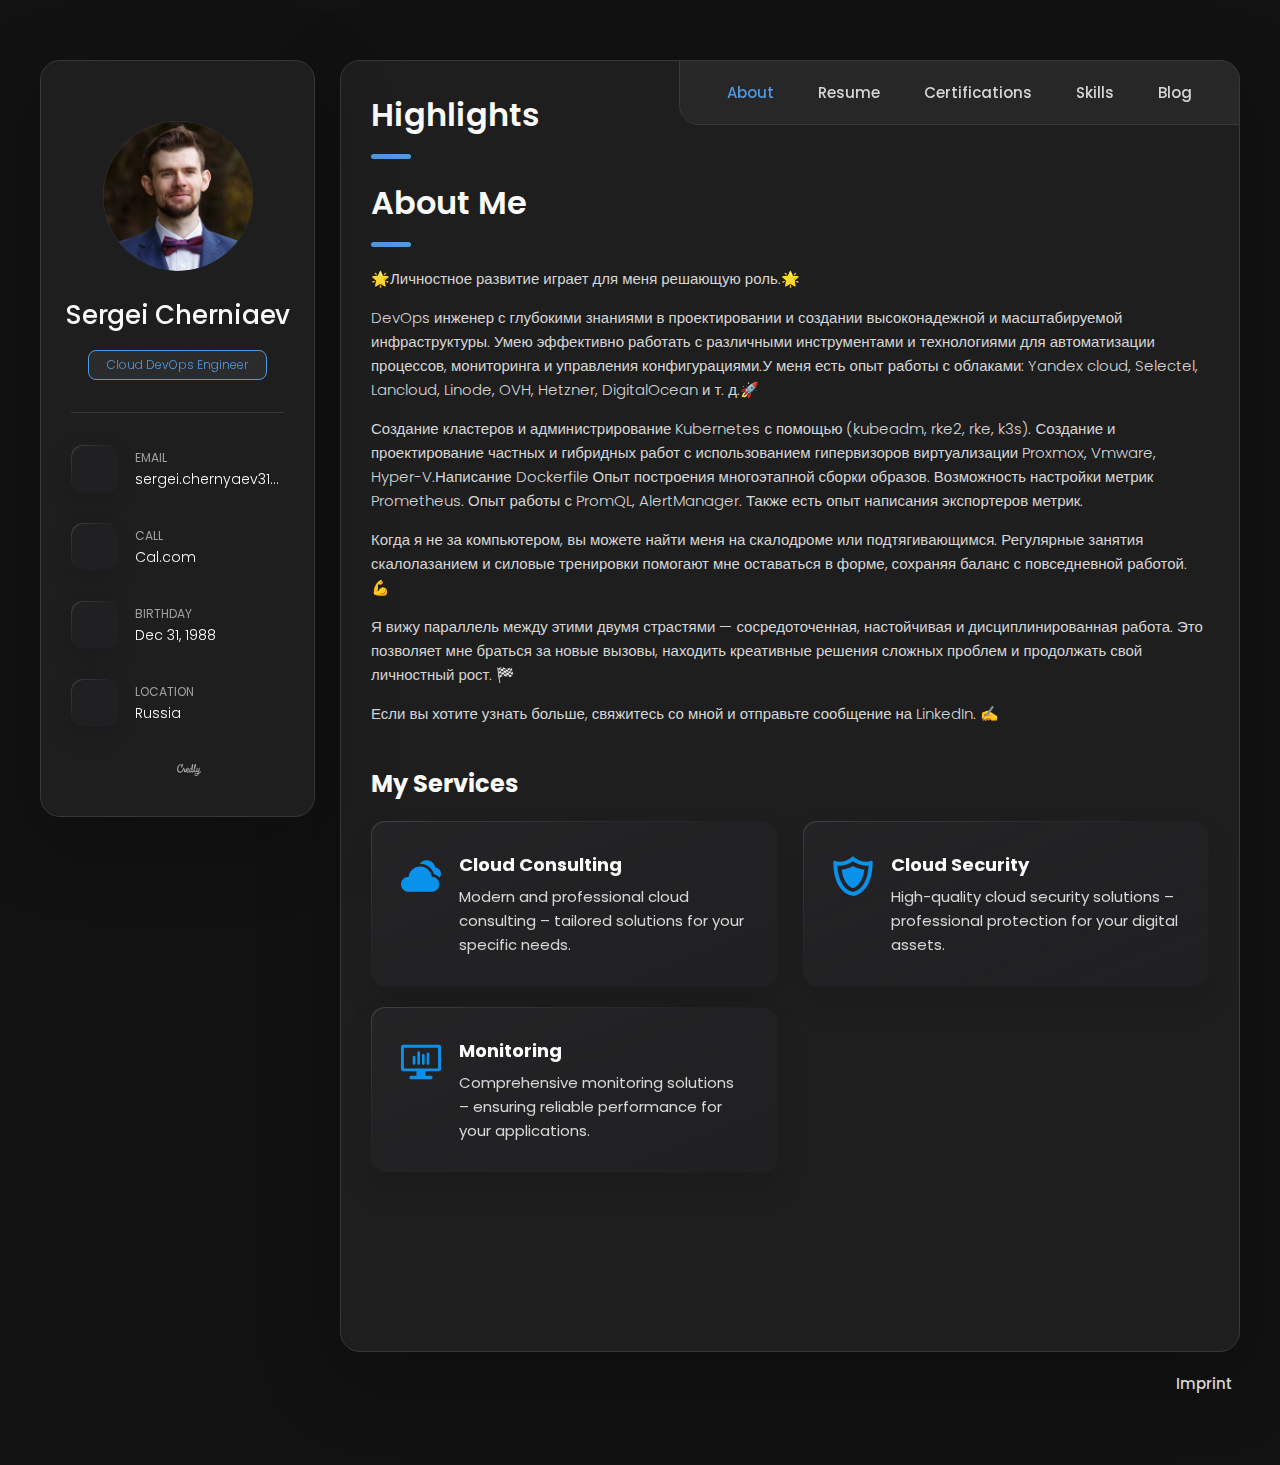
==== commit 07fe7fe5: "add ru scripts url" ====
--- a/ru/index.html
+++ b/ru/index.html
@@ -235,13 +235,11 @@
               Создание кластеров и администрирование Kubernetes с помощью (kubeadm, rke2, rke, k3s). Создание и проектирование частных и гибридных работ с использованием гипервизоров виртуализации Proxmox, Vmware, Hyper-V.Написание Dockerfile Опыт построения многоэтапной сборки образов.
 Возможность настройки метрик Prometheus. Опыт работы с PromQL, AlertManager. Также есть опыт написания экспортеров метрик.
             </p>
-              When I'm not in front of a computer, you can find me at the climbing wall or doing pull-ups. Regular climbing and strength training help me stay physically fit while maintaining a balance with my daily work. 💪
-            </p>
+            Когда я не за компьютером, вы можете найти меня на скалодроме или подтягивающимся. Регулярные занятия скалолазанием и силовые тренировки помогают мне оставаться в форме, сохраняя баланс с повседневной работой. 💪            </p>
             <p>
-              I see a parallel between these two passions—focused, persistent, and disciplined work. This allows me to tackle new challenges, find creative solutions to complex problems, and continue my personal growth. 🏁
-            </p>
+              Я вижу параллель между этими двумя страстями — сосредоточенная, настойчивая и дисциплинированная работа. Это позволяет мне браться за новые вызовы, находить креативные решения сложных проблем и продолжать свой личностный рост. 🏁            </p>
             <p>
-              If you'd like to know more, feel free to connect with me and send a message on LinkedIn. ✍️
+              Если вы хотите узнать больше, свяжитесь со мной и отправьте сообщение на LinkedIn. ✍️  
             </p>
         </section>
 
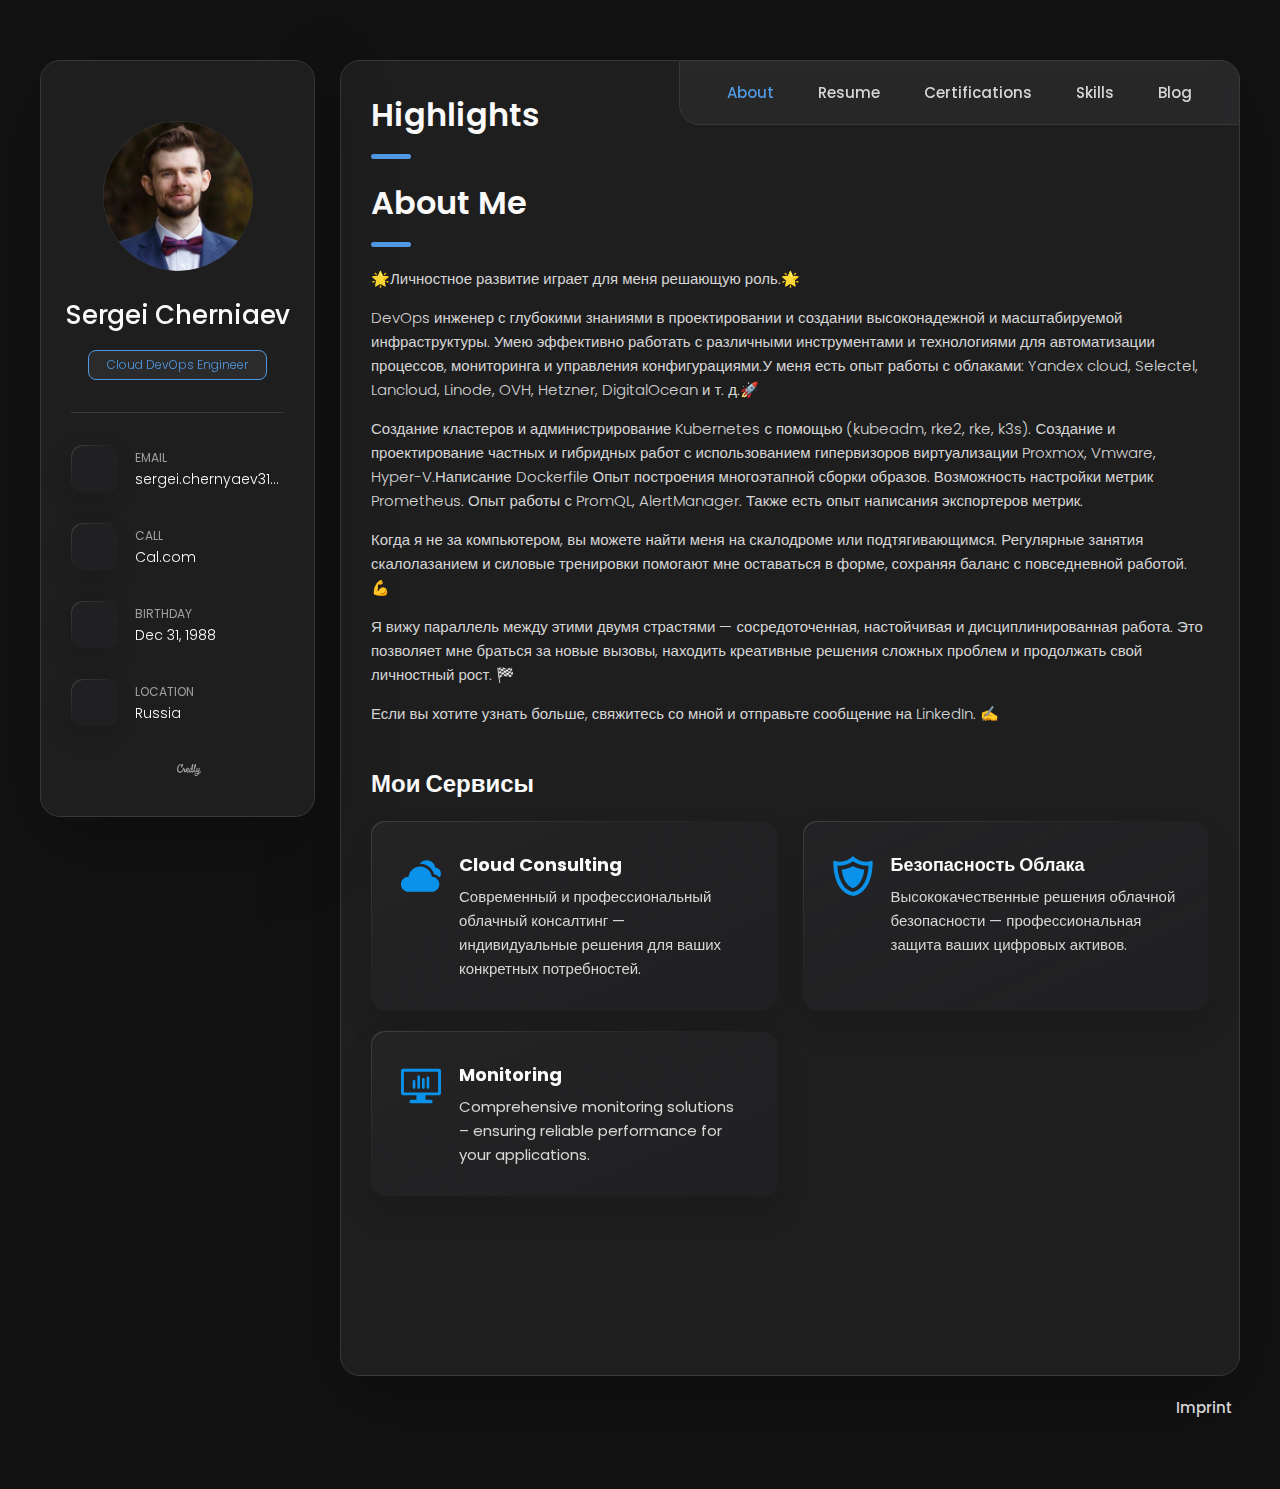
==== commit 92bc2044: "add ru about" ====
--- a/ru/index.html
+++ b/ru/index.html
@@ -250,7 +250,7 @@
 
         <section class="service">
 
-          <h3 class="h3 service-title">My Services</h3>
+          <h3 class="h3 service-title">Мои Сервисы</h3>
 
           <ul class="service-list">
 
@@ -264,7 +264,7 @@
                 <h4 class="h4 service-item-title">Cloud Consulting</h4>
 
                 <p class="service-item-text">
-                  Modern and professional  cloud consulting – tailored solutions for your specific needs.
+                  Современный и профессиональный облачный консалтинг — индивидуальные решения для ваших конкретных потребностей.
                 </p>
               </div>
 
@@ -277,10 +277,10 @@
               </div>
 
               <div class="service-content-box">
-                <h4 class="h4 service-item-title">Cloud Security</h4>
+                <h4 class="h4 service-item-title">Безопасность облака</h4>
 
                 <p class="service-item-text">
-                  High-quality cloud security solutions – professional protection for your digital assets.
+                  Высококачественные решения облачной безопасности — профессиональная защита ваших цифровых активов.
                 </p>
               </div>
 
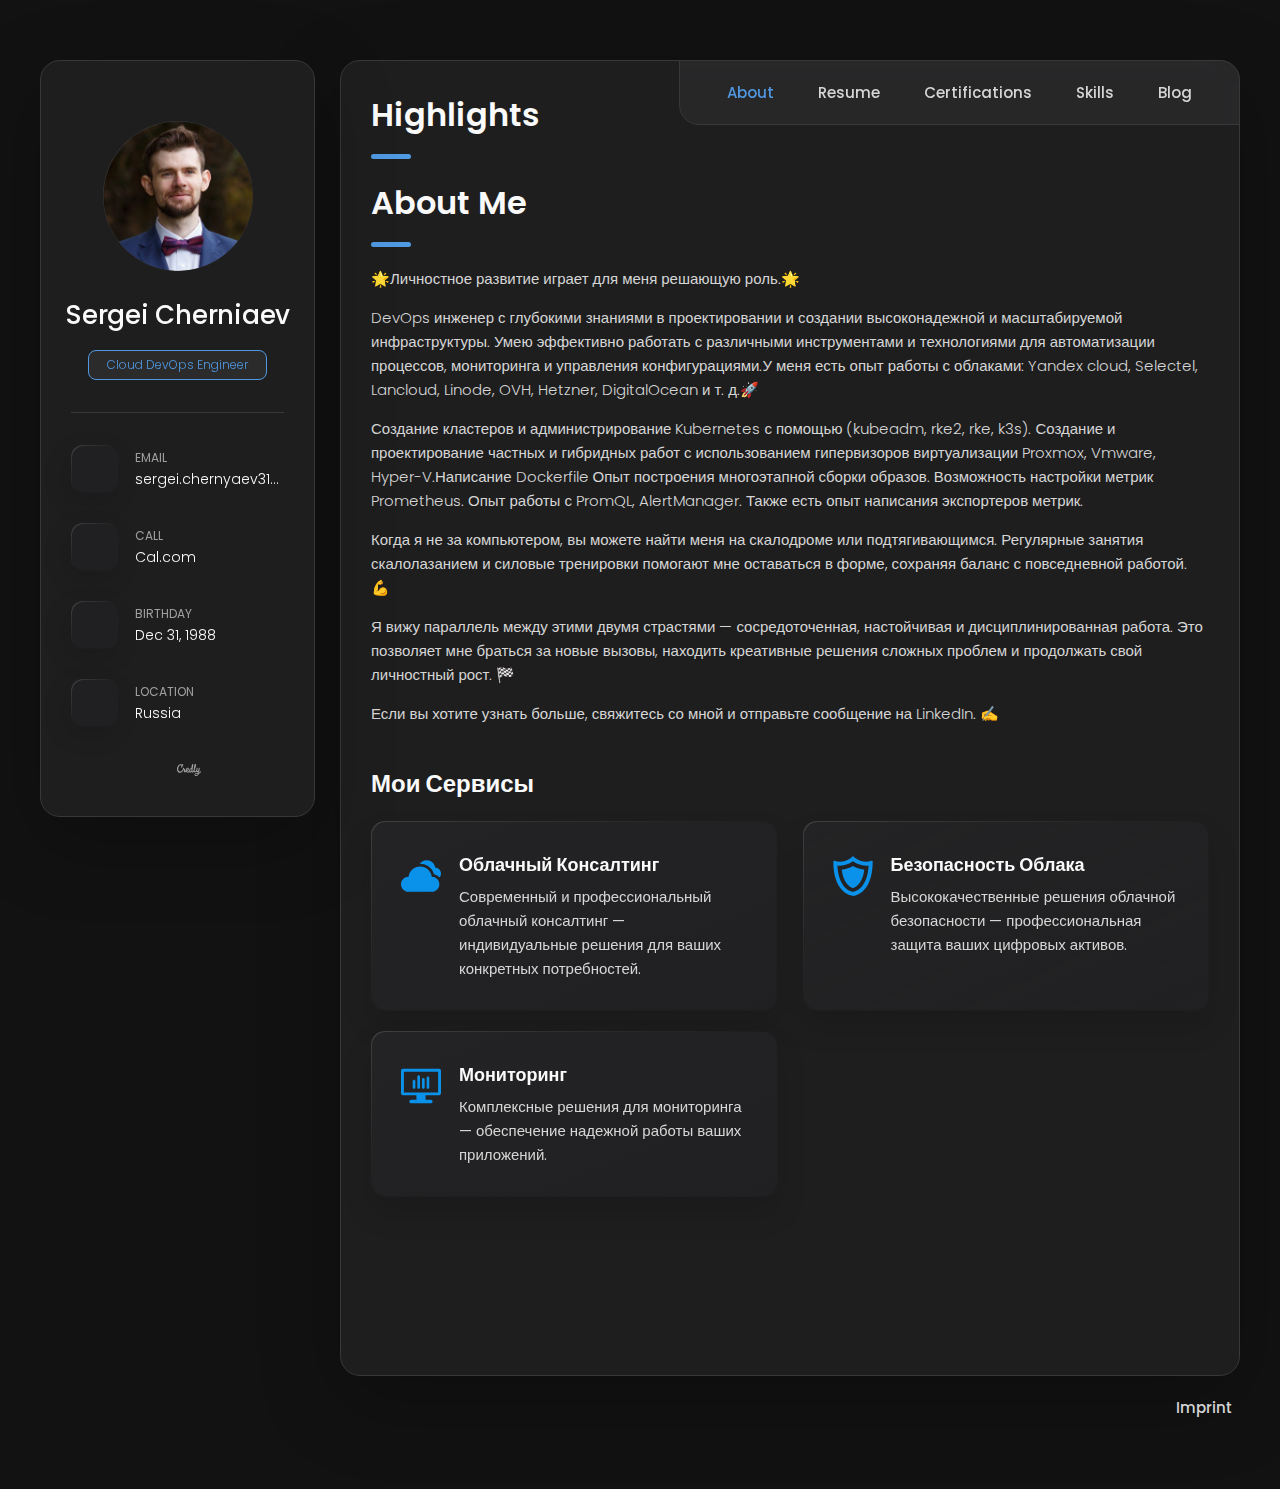
==== commit a4498af8: "add ru about ver1" ====
--- a/ru/index.html
+++ b/ru/index.html
@@ -261,7 +261,7 @@
               </div>
 
               <div class="service-content-box">
-                <h4 class="h4 service-item-title">Cloud Consulting</h4>
+                <h4 class="h4 service-item-title">Облачный Консалтинг</h4>
 
                 <p class="service-item-text">
                   Современный и профессиональный облачный консалтинг — индивидуальные решения для ваших конкретных потребностей.
@@ -293,11 +293,11 @@
               </div>
 
               <div class="service-content-box">
-                <h4 class="h4 service-item-title">Monitoring</h4>
+                <h4 class="h4 service-item-title">Мониторинг</h4>
 
                 <p class="service-item-text">
-                  Comprehensive monitoring solutions  – ensuring reliable performance for your applications.
-                </p>
+                  Комплексные решения для мониторинга — обеспечение надежной работы ваших приложений.              
+                  </p>
               </div>
 
             </li>
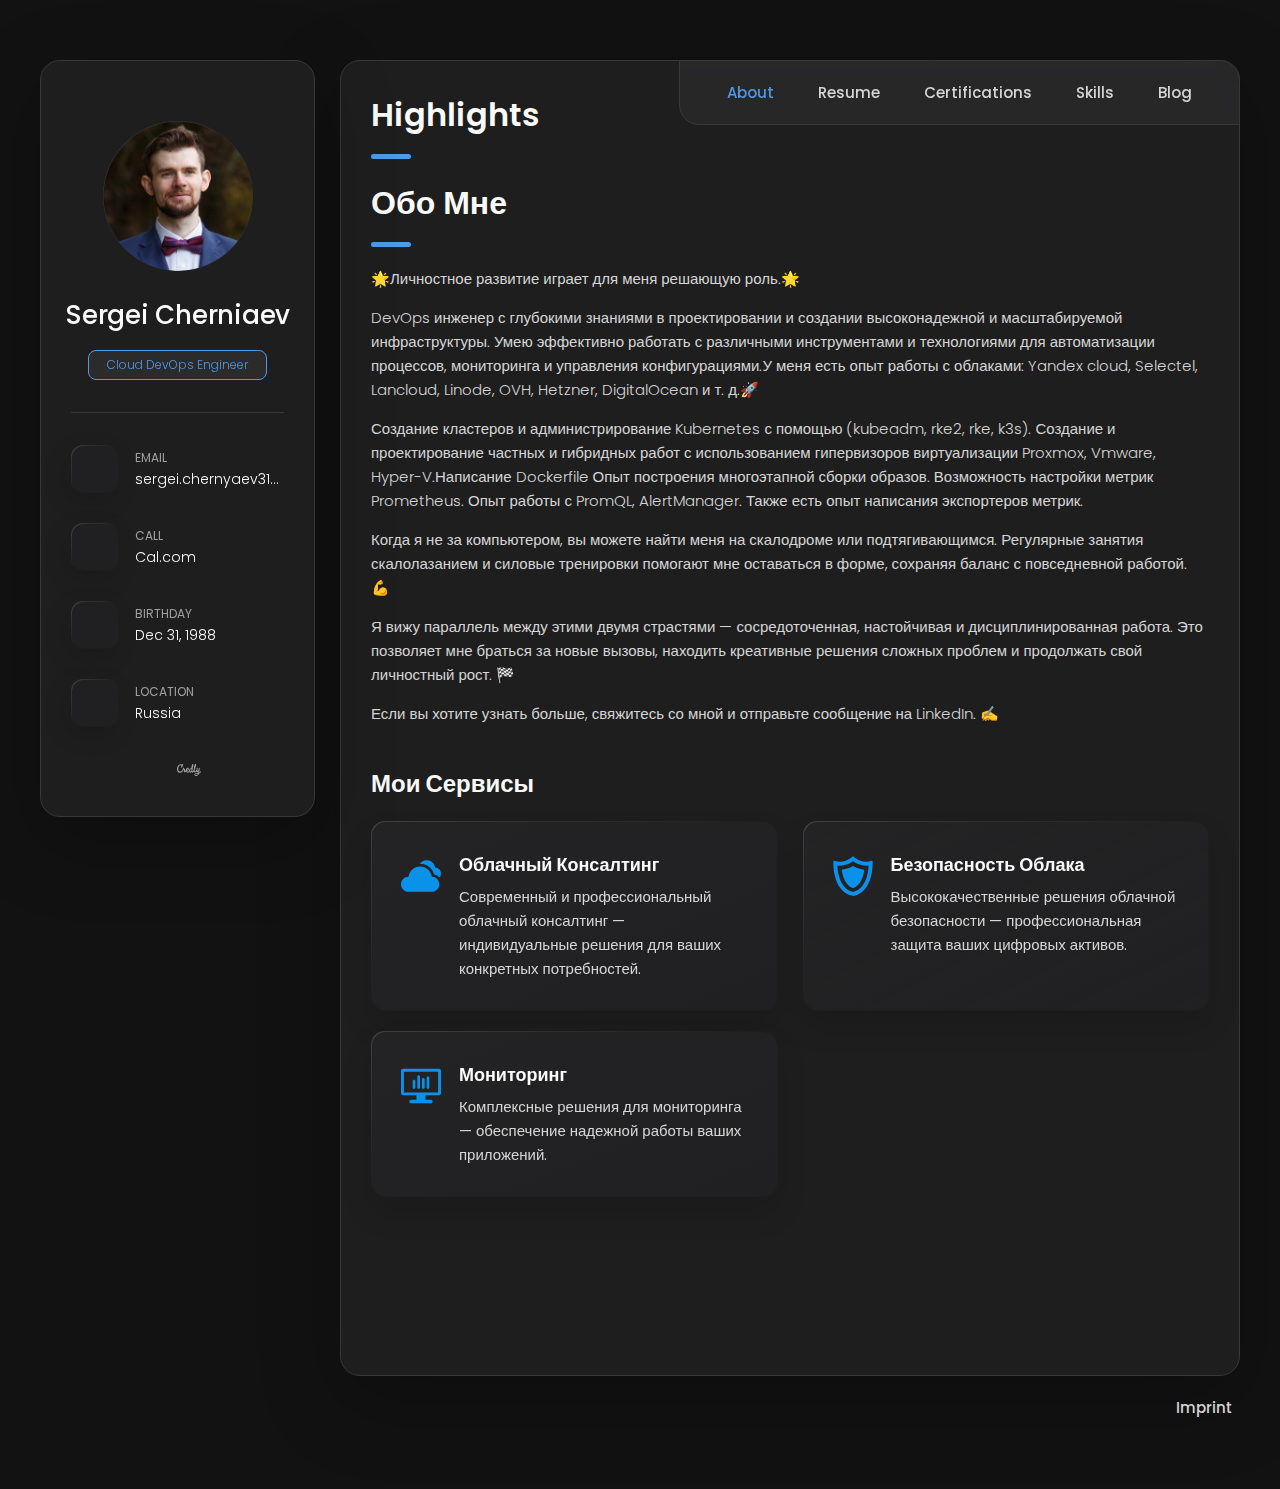
==== commit 843b754b: "add ru resume" ====
--- a/ru/index.html
+++ b/ru/index.html
@@ -221,7 +221,7 @@
         </section>
 
         <header>
-          <h2 class="h2 article-title">About me</h2>
+          <h2 class="h2 article-title">Обо мне</h2>
         </header>
 
         <section class="about-text">
@@ -518,7 +518,7 @@
       <article class="resume" data-page="resume">
 
         <header>
-          <h2 class="h2 article-title">Resume</h2>
+          <h2 class="h2 article-title">Резюме</h2>
         </header>
 
         <a href="https://drive.google.com/drive/folders/17HlJ0Vx9IBai_u6A3DY8ncijsXSknxmV" target="_blank" rel="nofollow">
@@ -534,20 +534,20 @@
               <ion-icon name="book-outline"></ion-icon>
             </div>
 
-            <h3 class="h3">Education</h3>
+            <h3 class="h3">Образование</h3>
           </div>
 
           <ol class="timeline-list">
 
             <li class="timeline-item">
 
-              <h4 class="h4 timeline-item-title">Belgorod State National Research University</h4>
+              <h4 class="h4 timeline-item-title">Белгородский государственный национальный исследовательский университет</h4>
 
               <span>2006 — 2011</span>
 
               <div>
                 <p class="timeline-text" style="margin-bottom: 20px;">
-                  Communication networks and switching systems
+                  Сети связи и коммутационные системы
                 </p>
                 <p class="timeline-text">
                   <u class="technologies">Technologies 🚀:</u> Network 
@@ -567,7 +567,7 @@
               <ion-icon name="book-outline"></ion-icon>
             </div>
 
-            <h3 class="h3">Experience</h3>
+            <h3 class="h3">Опыт</h3>
           </div>
 
           <ol class="timeline-list">
@@ -581,17 +581,17 @@
 
               <div>
                 <p class="timeline-text" style="margin-bottom: 20px;">
-                  An adaptive contact center for sustainable business and human development.
-                  Responsibilities:
-                  Writing various kinds of REST-API integrations. (Python, Node.js, PHP)
-                  Building and configuring product environments.
-                  Code build and delivery to production platforms. (Gitlab ci/cd, jenkins, Ansible)
-                  Building various kinds of VPN tunnels.
-                  Monitoring with zabbix,grafana,victoriametrics.
-                  Administration of a fleet of servers based on Linux, Windows.
-                  Voip administration, queue setting, group calls, follow me, ivr, cdr, PBX monitoring, reporting.
-                  Working with Mysql, Postgres, Mongo databases.
-                  Collection of logs EFK, Graylog.                </p>
+                  Адаптивный контакт-центр для устойчивого бизнеса и развития человека.
+                  Обязанности:
+                  Написание различных видов интеграций REST-API. (Python, Node.js, PHP)
+                  Создание и настройка продуктовых сред.
+                  Сборка кода и доставка на производственные платформы. (Gitlab ci/cd, jenkins, Ansible)
+                  Создание различных видов VPN-туннелей.
+                  Мониторинг с помощью zabbix,grafana,victoriametrics.
+                  Администрирование парка серверов на базе Linux, Windows.
+                  Администрирование VoIP, настройка очередей, групповые вызовы, follow me, ivr, cdr, мониторинг АТС, отчетность.
+                  Работа с базами данных Mysql, Postgres, Mongo.
+                  Сбор журналов EFK, Graylog.</p>
                 <p class="timeline-text">
                   <u class="technologies">Technologies 🚀:</u> Node.js PhP Python Windos Server Linux Libvirt Proxmox Ansible Swarm
                   Docker Postgres PowerBi Asterisk MySQL MongoDB Git Zabbix Kubernetes Airfow
@@ -609,22 +609,22 @@
 
               <div>
                 <p class="timeline-text" style="margin-bottom: 20px;">
-                  Datana improves industrial efficiency. Digital advisors based on Datana Mash and Datana Sense to optimize individual technological processes.
-
-                  Responsibilities:
-                  Design and creation of infrastructure in an isolated loop (Proxmox, Teraform, gpu sharing, Haproxy, K8s, Rancher, Kafka, Redis, KeyDB, `Mongo, Prometheus, Consul, VictoriaMetrics, Grafana, MinIO, Elk, Ansible, Nexus)
-                  Design and creation of HA vpn-bastion (ocserv)
-                  Design and creation of your own hybrid infrastructure based on Proxmox, Vmware and Lancloud cloud based on Hyper-V.
-                  Monitoring systems Prometheus operator, Victoriametrics HA, Grafana, Karma.
-                  Logging systems ELK, EFK, EVK.
-                  Configuring CEPH, MinIO, Glusterfs, OpenEBS storages, etc.
-                  VM backup systems (Veeam Backup and Recovery), k8s (Velero)
-                  Writing Gitlab cd /cd Docker DND pipelines for Python, Node.js, Kotlin, Java.
-                  Configuration management (Ansible, Saltstack).
-                  Access control system (AD, Ldap)
-                  Docker Swarm, Kubernetes (K3s, Rke, Rke2, Kubeadm) orchestration systems.
-                  Cluster design for IoT systems LXD (LXDMosaic), Backup (LXMIN), k8s (K3s). Software version control system (Flux).
-                  Converting docker-compose.yaml to Helm, as well as experience in writing charts.                </p>
+                  Datana повышает эффективность производства. Цифровые консультанты на базе Datana Mash и Datana Sense для оптимизации отдельных технологических процессов.
+
+                  Обязанности:
+                  Проектирование и создание инфраструктуры в изолированном контуре (Proxmox, Teraform, gpu sharing, Haproxy, K8s, Rancher, Kafka, Redis, KeyDB, `Mongo, Prometheus, Consul, VictoriaMetrics, Grafana, MinIO, Elk, Ansible, Nexus)
+                  Проектирование и создание HA vpn-bastion (ocserv)
+                  Проектирование и создание собственной гибридной инфраструктуры на базе Proxmox, Vmware и облака Lancloud на базе Hyper-V.
+                  Системы мониторинга Prometheus Operator, Victoriametrics HA, Grafana, Karma.
+                  Системы логирования ELK, EFK, EVK.
+                  Настройка хранилищ CEPH, MinIO, Glusterfs, OpenEBS и т. д.
+                  Системы резервного копирования виртуальных машин (Veeam Backup and Recovery), k8s (Velero)
+                  Написание конвейеров Gitlab cd /cd Docker DND для Python, Node.js, Kotlin, Java.
+                  Управление конфигурацией (Ansible, Saltstack).
+                  Система контроля доступа (AD, Ldap)
+                  Системы оркестровки Docker Swarm, Kubernetes (K3s, Rke, Rke2, Kubeadm).
+                  Проектирование кластера для систем IoT LXD (LXDMosaic), Backup (LXMIN), k8s (K3s). Система контроля версий ПО (Flux).
+                  Конвертация docker-compose.yaml в Helm, а также опыт написания чартов.                </p>
                 <p class="timeline-text">
                   <u class="technologies">Technologies 🚀:</u> Kubernetes, Helm, AWS, GitLab CI/CD, Docker, Arc42, PlantUML
                 </p>
@@ -641,21 +641,21 @@
 
               <div>
                 <p class="timeline-text" style="margin-bottom: 20px;">
-                  Developer of smart platforms for smart city, software manufacturer.
-
-                  Responsibilities:
-                  Administration of a fleet of computers based on Linux, Windows.
-                  Administration of servers based on Linux (Centos, Debian, Proxmox, Gentoo) Windows 2012, support for network equipment.
-                  Maintaining highly loaded HighLoad ++ sites in working condition 24/7 (2do2go.ru, all.culture.ru, culture.ru, cultreg.ru, vsopen.ru, etc.)
-                  Administration of Voip (Asterisk), setting up queues, group calls, follow me, ivr, cdr, PBX monitoring, reporting.
-                  Site administration on different engines (Modx, Wordpress, Joomla, Yii, java)
-                  Building docker-images, and delivery to production sites (Gitlab ci/cd, Ansible)
-                  Container cluster management (Swarm, Kubernetes.)
-                  Creation of infomat based on OpenSource solutions.
-                  Working with Mysql, Postgres, Mongo databases.
-                  Working with PHP, Node.js, Java, Python.
-                  Monitoring with Zabbix, Grafana.
-                  Collection of logs EFK, Graylog.
+                  Разработчик интеллектуальных платформ для умного города, производитель ПО.
+
+                  Обязанности:
+                  Администрирование парка компьютеров на базе Linux, Windows.
+                  Администрирование серверов на базе Linux (Centos, Debian, Proxmox, Gentoo) Windows 2012, поддержка сетевого оборудования.
+                  Поддержание высоконагруженных сайтов HighLoad++ в рабочем состоянии 24/7 (2do2go.ru, all.culture.ru, culture.ru, cultreg.ru, vsopen.ru и т.д.)
+                  Администрирование Voip (Asterisk), настройка очередей, групповых звонков, follow me, ivr, cdr, мониторинг АТС, отчетность.
+                  Администрирование сайтов на разных движках (Modx, Wordpress, Joomla, Yii, java)
+                  Сборка docker-образов и поставка на рабочие площадки (Gitlab ci/cd, Ansible)
+                  Управление кластером контейнеров (Swarm, Kubernetes.)
+                  Создание инфоматов на базе OpenSource решений.
+                  Работа с базами данных Mysql, Postgres, Mongo.
+                  Работа с PHP, Node.js, Java, Python.
+                  Мониторинг с помощью Zabbix, Grafana.
+                  Сбор логов EFK, Graylog.
                 </p>
                 <p class="timeline-text">
                   <u class="technologies">Technologies 🚀:</u> Linux, Windows Server, Asterisk, Node.js, PHP, Python, Ansible, Git, cd/cd, Jenkins, Modx, Joomla, Proxmox, ESXI, Kubernetes, MongoDB, Postgres, ELK
@@ -672,16 +672,15 @@
               <span>2014 — 2015</span>
 
               <p class="timeline-text">
-                Municipal budgetary educational institution “Secondary School No. 40”
-
-                Responsibilities:
-                Maintenance of a computer park, OS server (Windows, Linux)
-                Administration of servers based on Linux (Debian, Proxmox) Windows support for network equipment.
-                Creation of own IPTV, service.
-                Repair and setup of peripheral computers (projectors, office equipment, etc.)
-                Maintenance and promotion of the official website of the organization. Technical support of the site
-                Setting up electronic signatures based on CryptoPro CSP.
-                Maintenance and modernization of the LAN.
+                Муниципальное бюджетное общеобразовательное учреждение «Средняя общеобразовательная школа № 40»
+Обязанности:
+Обслуживание компьютерного парка, ОС сервера (Windows, Linux)
+Администрирование серверов на базе Linux (Debian, Proxmox) Поддержка Windows сетевого оборудования.
+Создание собственного IPTV, сервисное обслуживание.
+Ремонт и настройка периферийных компьютеров (проекторы, оргтехника и т.д.)
+Сопровождение и продвижение официального сайта организации. Техническая поддержка сайта
+Настройка электронной подписи на базе КриптоПро CSP.
+Сопровождение и модернизация ЛВС.
               </p>
               <p class="timeline-text">
                 <u class="technologies">Technologies 🚀:</u> WIndows Linux Jomla Git CriptoPro CSP Oracle IPTV LAN
